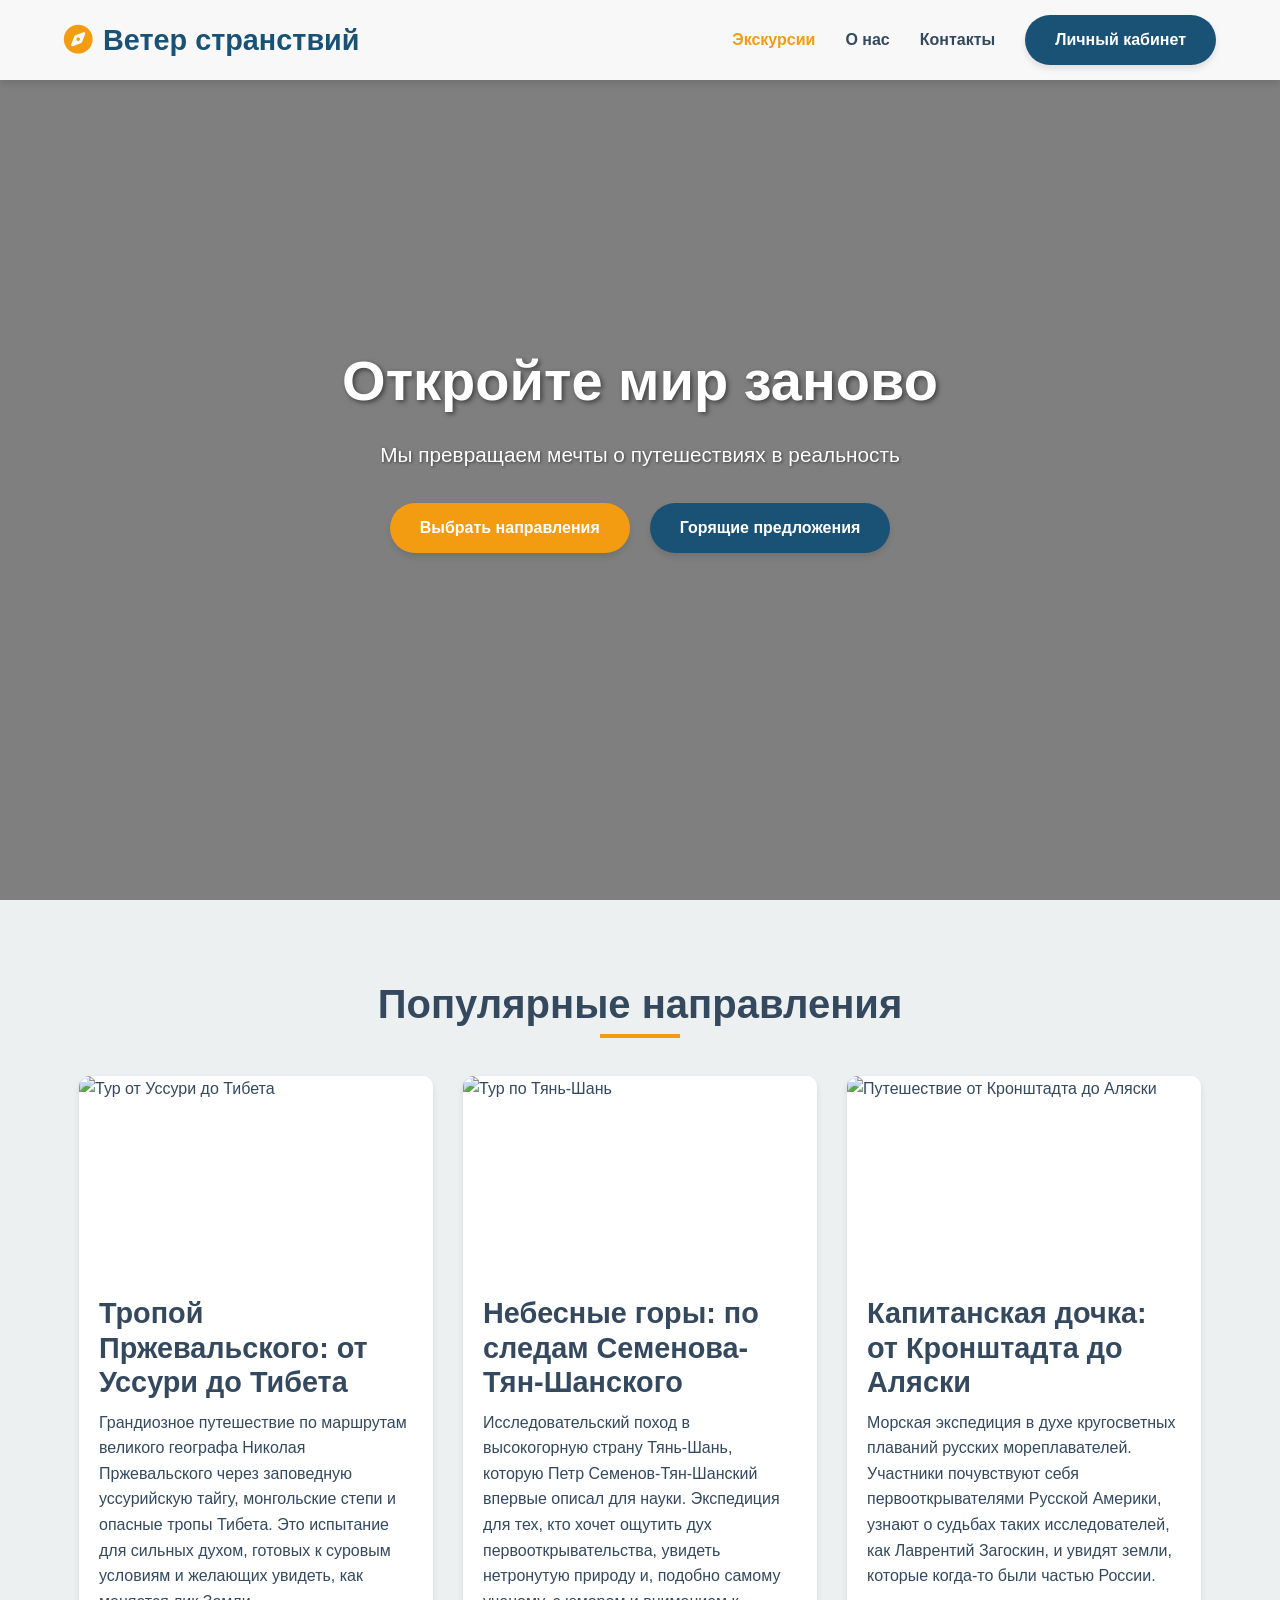
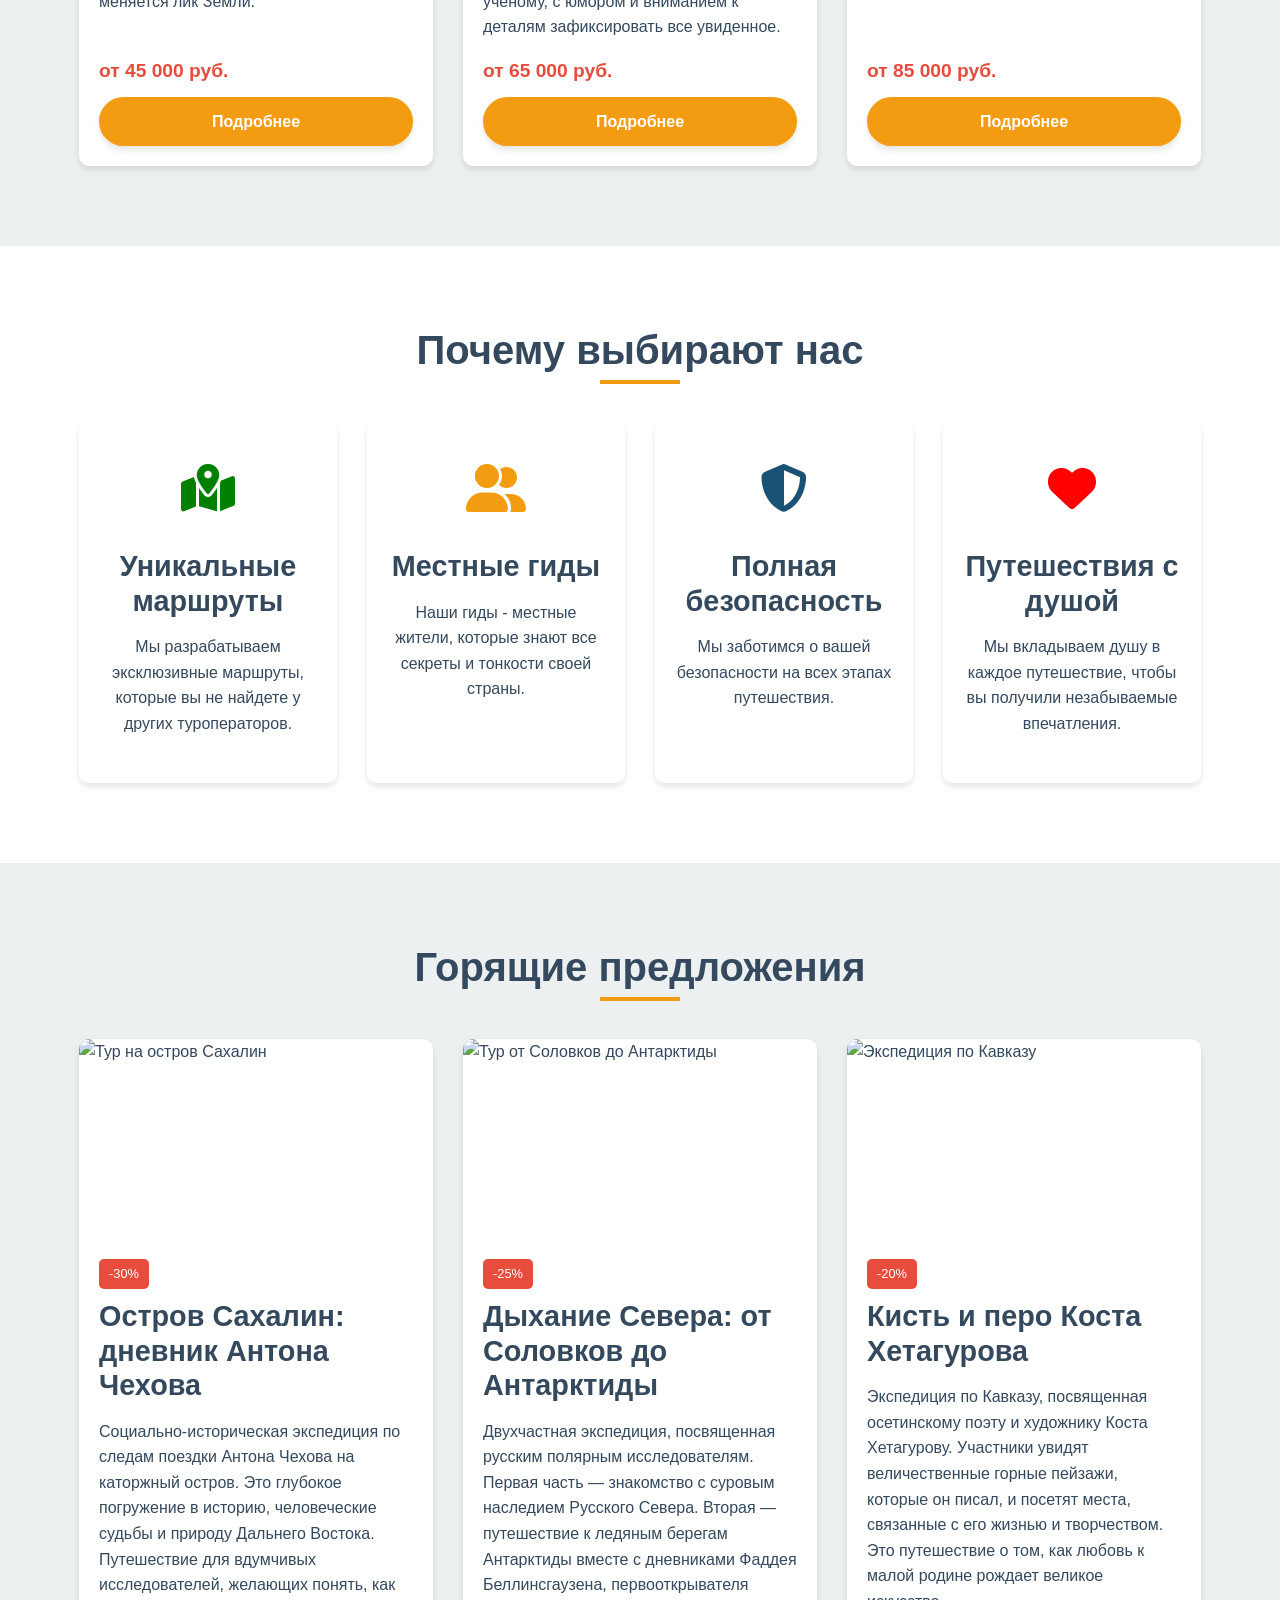
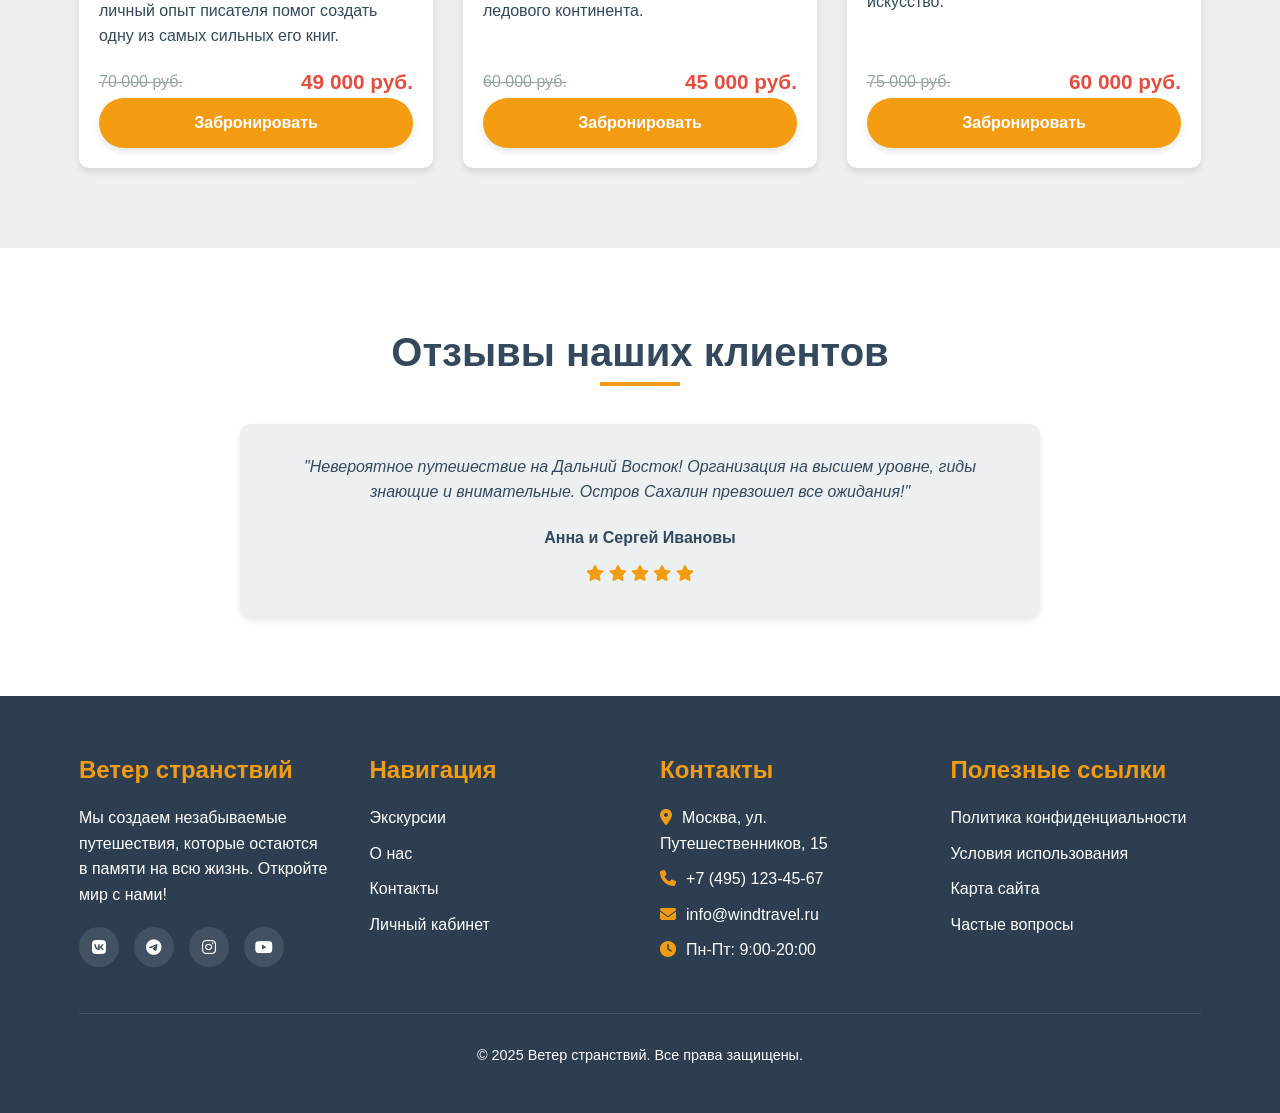
==== index.html @ 778a5f45 "Add files via upload" ====
<!DOCTYPE html>
<html lang="ru">
<head>
    <meta charset="UTF-8">
    <meta name="viewport" content="width=device-width, initial-scale=1.0">
    <meta name="description" content="Эксклюзивные приключенческие туры по всему миру с местными гидами. Откройте для себя уникальные маршруты и незабываемые впечатления.">
    <meta name="keywords" content="туры, путешествия, экскурсии, приключения, турагентство">
    <title>Ветер странствий - эксклюзивные туры и экскурсии</title>

    <!-- Open Graph / Facebook -->
    <meta property="og:type" content="website">
    <meta property="og:title" content="Ветер странствий - эксклюзивные туры и экспедиции">
    <meta property="og:description" content="Эксклюзивные приключенческие туры по всему миру с местными гидами. Откройте для себя уникальные маршруты и незабываемые впечатления.">
    <meta property="og:image" content="https://images.unsplash.com/photo-1469854523086-cc02fe5d8800?ixlib=rb-4.0.3&auto=format&fit=crop&w=1200&q=80">
    <meta property="og:url" content="https://riotinn.github.io/kpods/">
    
    <!-- Twitter -->
    <meta property="twitter:card" content="summary_large_image">
    <meta property="twitter:title" content="Ветер странствий - эксклюзивные туры и экспедиции">
    <meta property="twitter:description" content="Эксклюзивные приключенческие туры по всему миру с местными гидами. Откройте для себя уникальные маршруты и незабываемые впечатления.">
    <meta property="twitter:image" content="https://images.unsplash.com/photo-1469854523086-cc02fe5d8800?ixlib=rb-4.0.3&auto=format&fit=crop&w=1200&q=80">
    <meta property="twitter:url" content="https://riotinn.github.io/kpods/">
    <meta property="twitter:domain" content="yourusername.github.io">
    
    <!-- Канонический URL -->
    <link rel="canonical" href="https://riotinn.github.io/kpods/">

    <link rel="stylesheet" href="style.css">
    <link rel="stylesheet" href="https://cdnjs.cloudflare.com/ajax/libs/font-awesome/6.4.0/css/all.min.css">

</head>
<body>
    <!-- Шапка сайта -->
    <header>
        <div class="container header-container">
            <a href="#" class="logo">
                <i class="fas fa-compass"></i> Ветер странствий
            </a>
            
            <nav>
                <ul class="nav-menu">
                    <li><a href="#expeditions" class="active">Экскурсии</a></li>
                    <li><a href="#about">О нас</a></li>
                    <li><a href="#contacts">Контакты</a></li>
                    <li><a href="#account" class="btn btn-primary">Личный кабинет</a></li>
                </ul>
            </nav>
            
            <div class="hamburger">
                <i class="fas fa-bars"></i>
            </div>
        </div>
    </header>

    <!-- Герой-секция -->
    <section class="hero">
        <div class="hero-content">
            <h1>Откройте мир заново</h1>
            <p>Мы превращаем мечты о путешествиях в реальность</p>
            <div class="hero-buttons">
                <a href="#destinations" class="btn">Выбрать направления</a>
                <a href="#offers" class="btn btn-primary">Горящие предложения</a>
            </div>
        </div>
    </section>

    <!-- Популярные направления -->
    <section id="destinations" class="section destinations">
        <div class="container">
            <h2 class="section-title">Популярные направления</h2>
            <div class="destination-grid">
                <div class="destination-card">
                    <div class="destination-img">
                        <img src="img/dest-1.avif" alt="Тур от Уссури до Тибета">
                    </div>
                    <div class="destination-info">
                        <h3>Тропой Пржевальского: от Уссури до Тибета</h3>
                        <p>Грандиозное путешествие по маршрутам великого географа Николая Пржевальского через заповедную уссурийскую тайгу, монгольские степи и опасные тропы Тибета. Это испытание для сильных духом, готовых к суровым условиям и желающих увидеть, как меняется лик Земли.</p>
                        <div class="destination-price">от 45 000 руб.</div>
                        <a href="#" class="btn">Подробнее</a>
                    </div>
                </div>
                
                <div class="destination-card">
                    <div class="destination-img">
                        <img src="img/dest-2.avif" alt="Тур по Тянь-Шань">
                    </div>
                    <div class="destination-info">
                        <h3>Небесные горы: по следам Семенова-Тян-Шанского</h3>
                        <p>Исследовательский поход в высокогорную страну Тянь-Шань, которую Петр Семенов-Тян-Шанский впервые описал для науки. Экспедиция для тех, кто хочет ощутить дух первооткрывательства, увидеть нетронутую природу и, подобно самому ученому, с юмором и вниманием к деталям зафиксировать все увиденное.</p>
                        <div class="destination-price">от 65 000 руб.</div>
                        <a href="#" class="btn">Подробнее</a>
                    </div>
                </div>
                
                <div class="destination-card">
                    <div class="destination-img">
                        <img src="img/dest-3.avif" alt="Путешествие от Кронштадта до Аляски">
                    </div>
                    <div class="destination-info">
                        <h3>Капитанская дочка: от Кронштадта до Аляски</h3>
                        <p>Морская экспедиция в духе кругосветных плаваний русских мореплавателей. Участники почувствуют себя первооткрывателями Русской Америки, узнают о судьбах таких исследователей, как Лаврентий Загоскин, и увидят земли, которые когда-то были частью России.</p>
                        <div class="destination-price">от 85 000 руб.</div>
                        <a href="#" class="btn">Подробнее</a>
                    </div>
                </div>
            </div>
        </div>
    </section>

    <!-- Преимущества -->
    <section class="section benefits">
        <div class="container">
            <h2 class="section-title">Почему выбирают нас</h2>
            <div class="benefits-grid">
                <div class="benefit-item">
                    <div class="benefit-icon">
                        <i class="fas fa-map-marked-alt"></i>
                    </div>
                    <h3>Уникальные маршруты</h3>
                    <p>Мы разрабатываем эксклюзивные маршруты, которые вы не найдете у других туроператоров.</p>
                </div>
                
                <div class="benefit-item">
                    <div class="benefit-icon">
                        <i class="fas fa-user-friends"></i>
                    </div>
                    <h3>Местные гиды</h3>
                    <p>Наши гиды - местные жители, которые знают все секреты и тонкости своей страны.</p>
                </div>
                
                <div class="benefit-item">
                    <div class="benefit-icon">
                        <i class="fas fa-shield-alt"></i>
                    </div>
                    <h3>Полная безопасность</h3>
                    <p>Мы заботимся о вашей безопасности на всех этапах путешествия.</p>
                </div>
                
                <div class="benefit-item">
                    <div class="benefit-icon">
                        <i class="fas fa-heart"></i>
                    </div>
                    <h3>Путешествия с душой</h3>
                    <p>Мы вкладываем душу в каждое путешествие, чтобы вы получили незабываемые впечатления.</p>
                </div>
            </div>
        </div>
    </section>

    <!-- Акции -->
    <section id="offers" class="section offers">
        <div class="container">
            <h2 class="section-title">Горящие предложения</h2>
            <div class="destination-grid">
                <div class="offer-card">
                    <div class="offer-img">
                        <img src="img/offer-1.avif" alt="Тур на остров Сахалин">
                    </div>
                    <div class="offer-content">
                        <span class="offer-tag">-30%</span>
                        <h3>Остров Сахалин: дневник Антона Чехова</h3>
                        <p>Социально-историческая экспедиция по следам поездки Антона Чехова на каторжный остров. Это глубокое погружение в историю, человеческие судьбы и природу Дальнего Востока. Путешествие для вдумчивых исследователей, желающих понять, как личный опыт писателя помог создать одну из самых сильных его книг.</p>
                        <div class="offer-price">
                            <span class="original-price">70 000 руб.</span>
                            <span class="discount-price">49 000 руб.</span>
                        </div>
                        <a href="#" class="btn">Забронировать</a>
                    </div>
                </div>
                
                <div class="offer-card">
                    <div class="offer-img">
                        <img src="img/offer-2.avif" alt="Тур от Соловков до Антарктиды">
                    </div>
                    <div class="offer-content">
                        <span class="offer-tag">-25%</span>
                        <h3>Дыхание Севера: от Соловков до Антарктиды</h3>
                        <p>Двухчастная экспедиция, посвященная русским полярным исследователям. Первая часть — знакомство с суровым наследием Русского Севера. Вторая — путешествие к ледяным берегам Антарктиды вместе с дневниками Фаддея Беллинсгаузена, первооткрывателя ледового континента.</p>
                        <div class="offer-price">
                            <span class="original-price">60 000 руб.</span>
                            <span class="discount-price">45 000 руб.</span>
                        </div>
                        <a href="#" class="btn">Забронировать</a>
                    </div>
                </div>
                
                <div class="offer-card">
                    <div class="offer-img">
                        <img src="img/offer-3.avif" alt="Экспедиция по Кавказу">
                    </div>
                    <div class="offer-content">
                        <span class="offer-tag">-20%</span>
                        <h3>Кисть и перо Коста Хетагурова</h3>
                        <p>Экспедиция по Кавказу, посвященная осетинскому поэту и художнику Коста Хетагурову. Участники увидят величественные горные пейзажи, которые он писал, и посетят места, связанные с его жизнью и творчеством. Это путешествие о том, как любовь к малой родине рождает великое искусство.</p>
                        <div class="offer-price">
                            <span class="original-price">75 000 руб.</span>
                            <span class="discount-price">60 000 руб.</span>
                        </div>
                        <a href="#" class="btn">Забронировать</a>
                    </div>
                </div>
            </div>
        </div>
    </section>

    <!-- Отзывы -->
    <section class="section testimonials">
        <div class="container">
            <h2 class="section-title">Отзывы наших клиентов</h2>
            <div class="testimonial-slider">
                <div class="testimonial-item">
                    <div class="testimonial-text">
                        "Невероятное путешествие на Дальний Восток! Организация на высшем уровне, гиды знающие и внимательные. Остров Сахалин превзошел все ожидания!"
                    </div>
                    <div class="testimonial-author">Анна и Сергей Ивановы</div>
                    <div class="testimonial-rating">
                        <i class="fas fa-star"></i>
                        <i class="fas fa-star"></i>
                        <i class="fas fa-star"></i>
                        <i class="fas fa-star"></i>
                        <i class="fas fa-star"></i>
                    </div>
                </div>
            </div>
        </div>
    </section>

    <!-- Подвал -->
    <footer>
        <div class="container">
            <div class="footer-content">
                <div class="footer-column">
                    <h3>Ветер странствий</h3>
                    <p>Мы создаем незабываемые путешествия, которые остаются в памяти на всю жизнь. Откройте мир с нами!</p>
                    <div class="social-links">
                        <a href="#"><i class="fab fa-vk"></i></a>
                        <a href="#"><i class="fab fa-telegram"></i></a>
                        <a href="#"><i class="fab fa-instagram"></i></a>
                        <a href="#"><i class="fab fa-youtube"></i></a>
                    </div>
                </div>
                
                <div class="footer-column">
                    <h3>Навигация</h3>
                    <ul class="footer-links">
                        <li><a href="#destinations">Экскурсии</a></li>
                        <li><a href="#about">О нас</a></li>
                        <li><a href="#contacts">Контакты</a></li>
                        <li><a href="#account">Личный кабинет</a></li>
                    </ul>
                </div>
                
                <div class="footer-column">
                    <h3>Контакты</h3>
                    <ul class="footer-links">
                        <li><i class="fas fa-map-marker-alt"></i> Москва, ул. Путешественников, 15</li>
                        <li><i class="fas fa-phone"></i> +7 (495) 123-45-67</li>
                        <li><i class="fas fa-envelope"></i> info@windtravel.ru</li>
                        <li><i class="fas fa-clock"></i> Пн-Пт: 9:00-20:00</li>
                    </ul>
                </div>
                
                <div class="footer-column">
                    <h3>Полезные ссылки</h3>
                    <ul class="footer-links">
                        <li><a href="#">Политика конфиденциальности</a></li>
                        <li><a href="#">Условия использования</a></li>
                        <li><a href="#">Карта сайта</a></li>
                        <li><a href="#">Частые вопросы</a></li>
                    </ul>
                </div>
            </div>
            
            <div class="footer-bottom">
                <p>&copy; 2025 Ветер странствий. Все права защищены.</p>
            </div>
        </div>
    </footer>

    <script>
        // Мобильное меню
        const hamburger = document.querySelector('.hamburger');
        const navMenu = document.querySelector('.nav-menu');
        
        hamburger.addEventListener('click', () => {
            navMenu.classList.toggle('active');
            hamburger.querySelector('i').classList.toggle('fa-bars');
            hamburger.querySelector('i').classList.toggle('fa-times');
        });
        
        // Закрытие меню при клике на ссылку
        document.querySelectorAll('.nav-menu a').forEach(link => {
            link.addEventListener('click', () => {
                navMenu.classList.remove('active');
                hamburger.querySelector('i').classList.add('fa-bars');
                hamburger.querySelector('i').classList.remove('fa-times');
            });
        });
        
        // Плавная прокрутка
        document.querySelectorAll('a[href^="#"]').forEach(anchor => {
            anchor.addEventListener('click', function(e) {
                e.preventDefault();
                
                const targetId = this.getAttribute('href');
                if(targetId === '#') return;
                
                const targetElement = document.querySelector(targetId);
                if(targetElement) {
                    window.scrollTo({
                        top: targetElement.offsetTop - 80,
                        behavior: 'smooth'
                    });
                }
            });
        });
        
        // Изменение шапки при прокрутке
        window.addEventListener('scroll', () => {
            const header = document.querySelector('header');
            if(window.scrollY > 100) {
                header.style.background = 'rgba(255, 255, 255, 0.98)';
                header.style.boxShadow = '0 4px 10px rgba(0, 0, 0, 0.1)';
            } else {
                header.style.background = 'rgba(255, 255, 255, 0.95)';
                header.style.boxShadow = '0 4px 6px rgba(0, 0, 0, 0.1)';
            }
        });
    </script>
</body>
</html>
---- style.css ----
/* Базовые стили */
:root {
  --primary: #1a5276;
  /*            --primary: #1E3A8A;*/
  --primary-light: #3b82f6;
  --primary-dark: #1d4ed8;
  --secondary: #f39c12;
  --accent: #e74c3c;
  --light: #ecf0f1;
  --dark: #2c3e50;
  --text: #34495e;
  --shadow: 0 4px 6px rgba(0, 0, 0, 0.1);
  --transition: all 0.3s ease;
}

* {
  margin: 0;
  padding: 0;
  box-sizing: border-box;
  word-break: break-word;
}

html {
  scroll-behavior: smooth;
}

body {
  font-family: "Segoe UI", Tahoma, Geneva, Verdana, sans-serif;
  line-height: 1.6;
  color: var(--text);
  background-color: #fff;
  overflow-x: hidden;
}

h1,
h2,
h3,
h4 {
  font-weight: 700;
  line-height: 1.2;
  margin-bottom: 1rem;
}

h1 {
  font-size: 3rem;
}

h2 {
  font-size: 2.5rem;
  text-align: center;
  margin-bottom: 2rem;
}

h3 {
  font-size: 1.8rem;
}

p {
  margin-bottom: 1rem;
}

a {
  text-decoration: none;
  color: inherit;
  transition: var(--transition);
}

ul {
  list-style: none;
}

img {
  max-width: 100%;
  height: auto;
}

.container {
  width: 90%;
  max-width: 1200px;
  margin: 0 auto;
  padding: 0 15px;
}

.btn {
  display: inline-block;
  padding: 12px 30px;
  background-color: var(--secondary);
  color: white;
  border: none;
  border-radius: 50px;
  font-weight: 600;
  font-size: 1rem;
  cursor: pointer;
  transition: var(--transition);
  text-align: center;
  box-shadow: var(--shadow);
}

.btn:hover {
  background-color: #e67e22;
  transform: translateY(-3px);
}

.btn-primary {
  background-color: var(--primary);
}

.btn-primary:hover {
  background-color: #154360;
}

.section {
  padding: 80px 0;
}

.section-title {
  position: relative;
  margin-bottom: 3rem;
}

.section-title::after {
  content: "";
  position: absolute;
  bottom: -10px;
  left: 50%;
  transform: translateX(-50%);
  width: 80px;
  height: 4px;
  background-color: var(--secondary);
}

/* Шапка и навигация */
header {
  background-color: rgba(255, 255, 255, 0.95);
  box-shadow: var(--shadow);
  position: fixed;
  top: 0;
  left: 0;
  width: 100%;
  z-index: 1000;
  transition: var(--transition);
}

.header-container {
  display: flex;
  justify-content: space-between;
  align-items: center;
  padding: 15px 0;
}

.logo {
  font-size: 1.8rem;
  font-weight: 700;
  color: var(--primary);
  display: flex;
  align-items: center;
}

.logo i {
  margin-right: 10px;
  color: var(--secondary);
}

.nav-menu {
  display: flex;
  place-items: center;
}

.nav-menu li {
  margin-left: 30px;
}

.nav-menu a {
  font-weight: 600;
  position: relative;
}

.nav-menu a::after {
  content: "";
  position: absolute;
  bottom: -5px;
  left: 0;
  width: 0;
  height: 2px;
  background-color: var(--secondary);
  transition: var(--transition);
}

.nav-menu a:hover::after {
  width: 100%;
}

.nav-menu a.active {
  color: var(--secondary);
}

.hamburger {
  display: none;
  cursor: pointer;
  font-size: 1.5rem;
}

/* Герой-секция */
.hero {
  height: 100vh;
  background: linear-gradient(rgba(0, 0, 0, 0.5), rgba(0, 0, 0, 0.5)),
    url("img/hero.avif")
      no-repeat center center/cover;
  display: flex;
  align-items: center;
  text-align: center;
  color: white;
  position: relative;
}

.hero-content {
  max-width: 800px;
  margin: 0 auto;
  padding: 0 20px;
}

.hero h1 {
  font-size: 3.5rem;
  margin-bottom: 1.5rem;
  text-shadow: 2px 2px 5px rgba(0, 0, 0, 0.5);
}

.hero p {
  font-size: 1.3rem;
  margin-bottom: 2rem;
  text-shadow: 1px 1px 3px rgba(0, 0, 0, 0.5);
}

.hero-buttons {
  display: flex;
  justify-content: center;
  gap: 20px;
  flex-wrap: wrap;
}

/* Популярные направления */
.destinations {
  background-color: var(--light);
}

.destination-grid {
  display: grid;
  grid-template-columns: repeat(auto-fit, minmax(300px, 1fr));
  gap: 30px;
}

.destination-card {
  background-color: white;
  border-radius: 10px;
  overflow: hidden;
  box-shadow: var(--shadow);
  transition: var(--transition);
  
  display: flex;
  flex-direction: column;
  height: 100%;
}

.destination-card:hover {
  transform: translateY(-10px);
}

.destination-img {
  height: 200px;
  overflow: hidden;
}

.destination-img img {
  width: 100%;
  height: 100%;
  object-fit: cover;
  transition: var(--transition);
}

.destination-card:hover .destination-img img {
  transform: scale(1.1);
}

.destination-info {
  padding: 20px;
  flex-grow: 1;
  display: flex;
  flex-direction: column;
}

.destination-info h3 {
  margin-bottom: 10px;
}

.destination-price {
  color: var(--accent);
  font-weight: 700;
  font-size: 1.2rem;
  margin: 10px 0;
  margin-top: auto;
}

/* Преимущества */
.benefits {
  background-color: white;
}

.benefits-grid {
  display: grid;
  grid-template-columns: repeat(auto-fit, minmax(250px, 1fr));
  gap: 30px;
}

.benefit-item {
  text-align: center;
  padding: 30px 20px;
  border-radius: 10px;
  box-shadow: var(--shadow);
  transition: var(--transition);
}

.benefit-item:hover {
  transform: translateY(-5px);
}

.benefit-icon {
  font-size: 3rem;
  color: var(--primary);
  margin-bottom: 20px;
}

/* Select the first .benefit-icon within its parent and apply styles */
.benefit-item:nth-child(1) .benefit-icon i {
  color: green;
}

/* Select the second .benefit-icon within its parent and apply styles */
.benefit-item:nth-child(2) .benefit-icon i {
  color: var(--secondary);
}

/* Select the fourth .benefit-icon within its parent and apply styles */
.benefit-item:nth-child(4) .benefit-icon i {
  color: red;
}

/* Акции */
.offers {
  background-color: var(--light);
}

.offer-card {
  background-color: white;
  border-radius: 10px;
  overflow: hidden;
  box-shadow: var(--shadow);
  display: flex;
  flex-direction: column;
  height: 100%;
}

.offer-img {
  height: 200px;
  overflow: hidden;
}

.offer-img img {
  width: 100%;
  height: 100%;
  object-fit: cover;
}

.offer-content {
  padding: 20px;
  flex-grow: 1;
  display: flex;
  flex-direction: column;
}

.offer-tag {
  background-color: var(--accent);
  color: white;
  padding: 5px 10px;
  border-radius: 5px;
  font-size: 0.8rem;
  display: inline-block;
  margin-bottom: 10px;
  align-self: flex-start;
}

.offer-price {
  margin-top: auto;
  display: flex;
  justify-content: space-between;
  align-items: center;
}

.original-price {
  text-decoration: line-through;
  color: #95a5a6;
}

.discount-price {
  color: var(--accent);
  font-weight: 700;
  font-size: 1.3rem;
}

/* Отзывы */
.testimonials {
  background-color: white;
}

.testimonial-slider {
  max-width: 800px;
  margin: 0 auto;
  position: relative;
}

.testimonial-item {
  background-color: var(--light);
  padding: 30px;
  border-radius: 10px;
  text-align: center;
  box-shadow: var(--shadow);
}

.testimonial-text {
  font-style: italic;
  margin-bottom: 20px;
}

.testimonial-author {
  font-weight: 600;
}

.testimonial-rating {
  color: var(--secondary);
  margin-top: 10px;
}

/* Подвал */
footer {
  background-color: var(--dark);
  color: white;
  padding: 60px 0 30px;
}

.footer-content {
  display: grid;
  grid-template-columns: repeat(auto-fit, minmax(250px, 1fr));
  gap: 40px;
  margin-bottom: 40px;
}

.footer-column h3 {
  color: var(--secondary);
  margin-bottom: 20px;
  font-size: 1.5rem;
}

.footer-links li {
  margin-bottom: 10px;
}

.footer-links li i {
margin-right: 0.35rem;
  color: var(--secondary);
}

.footer-links a:hover {
  color: var(--secondary);
  padding-left: 5px;
}

.social-links {
  display: flex;
  gap: 15px;
  margin-top: 20px;
}

.social-links a {
  display: flex;
  align-items: center;
  justify-content: center;
  width: 40px;
  height: 40px;
  background-color: rgba(255, 255, 255, 0.1);
  border-radius: 50%;
  transition: var(--transition);
}

.social-links a:hover {
  background-color: var(--secondary);
  transform: translateY(-3px);
}

.footer-bottom {
  text-align: center;
  padding-top: 30px;
  border-top: 1px solid rgba(255, 255, 255, 0.1);
  font-size: 0.9rem;
}

/* Адаптивность */
@media (max-width: 992px) {
  h1 {
    font-size: 2.5rem;
  }

  h2 {
    font-size: 2rem;
  }

  .hero h1 {
    font-size: 3rem;
  }
}

@media (max-width: 768px) {
  .hamburger {
    display: block;
  }

  .nav-menu {
    position: fixed;
    top: 68px;
    left: -100%;
    width: 100%;
    /*                height: calc(100vh - 70px);*/
    background-color: white;
    flex-direction: column;
    align-items: center;
    justify-content: flex-start;
    padding-top: 50px;
    transition: var(--transition);
    box-shadow: var(--shadow);
  }

  .nav-menu.active {
    left: 0;
    z-index: -1;
  }

  .nav-menu li {
    margin: 15px 0;
  }

  .hero h1 {
    font-size: 2.5rem;
  }

  .hero p {
    font-size: 1.1rem;
  }

  .hero-buttons {
    flex-direction: column;
    align-items: center;
  }

  .btn {
    width: 100%;
    max-width: 300px;
  }
}

@media (max-width: 576px) {
  .logo {
    font-size: 1.2rem;
  }

  .section {
    padding: 60px 0;
  }

  h1 {
    font-size: 2rem;
  }

  h2 {
    font-size: 1.8rem;
  }

  .hero h1 {
    font-size: 2rem;
  }

  .footer-content, .destination-grid, .benefits-grid {
    grid-template-columns: repeat(auto-fit, minmax(100%, 1fr));
  }
}
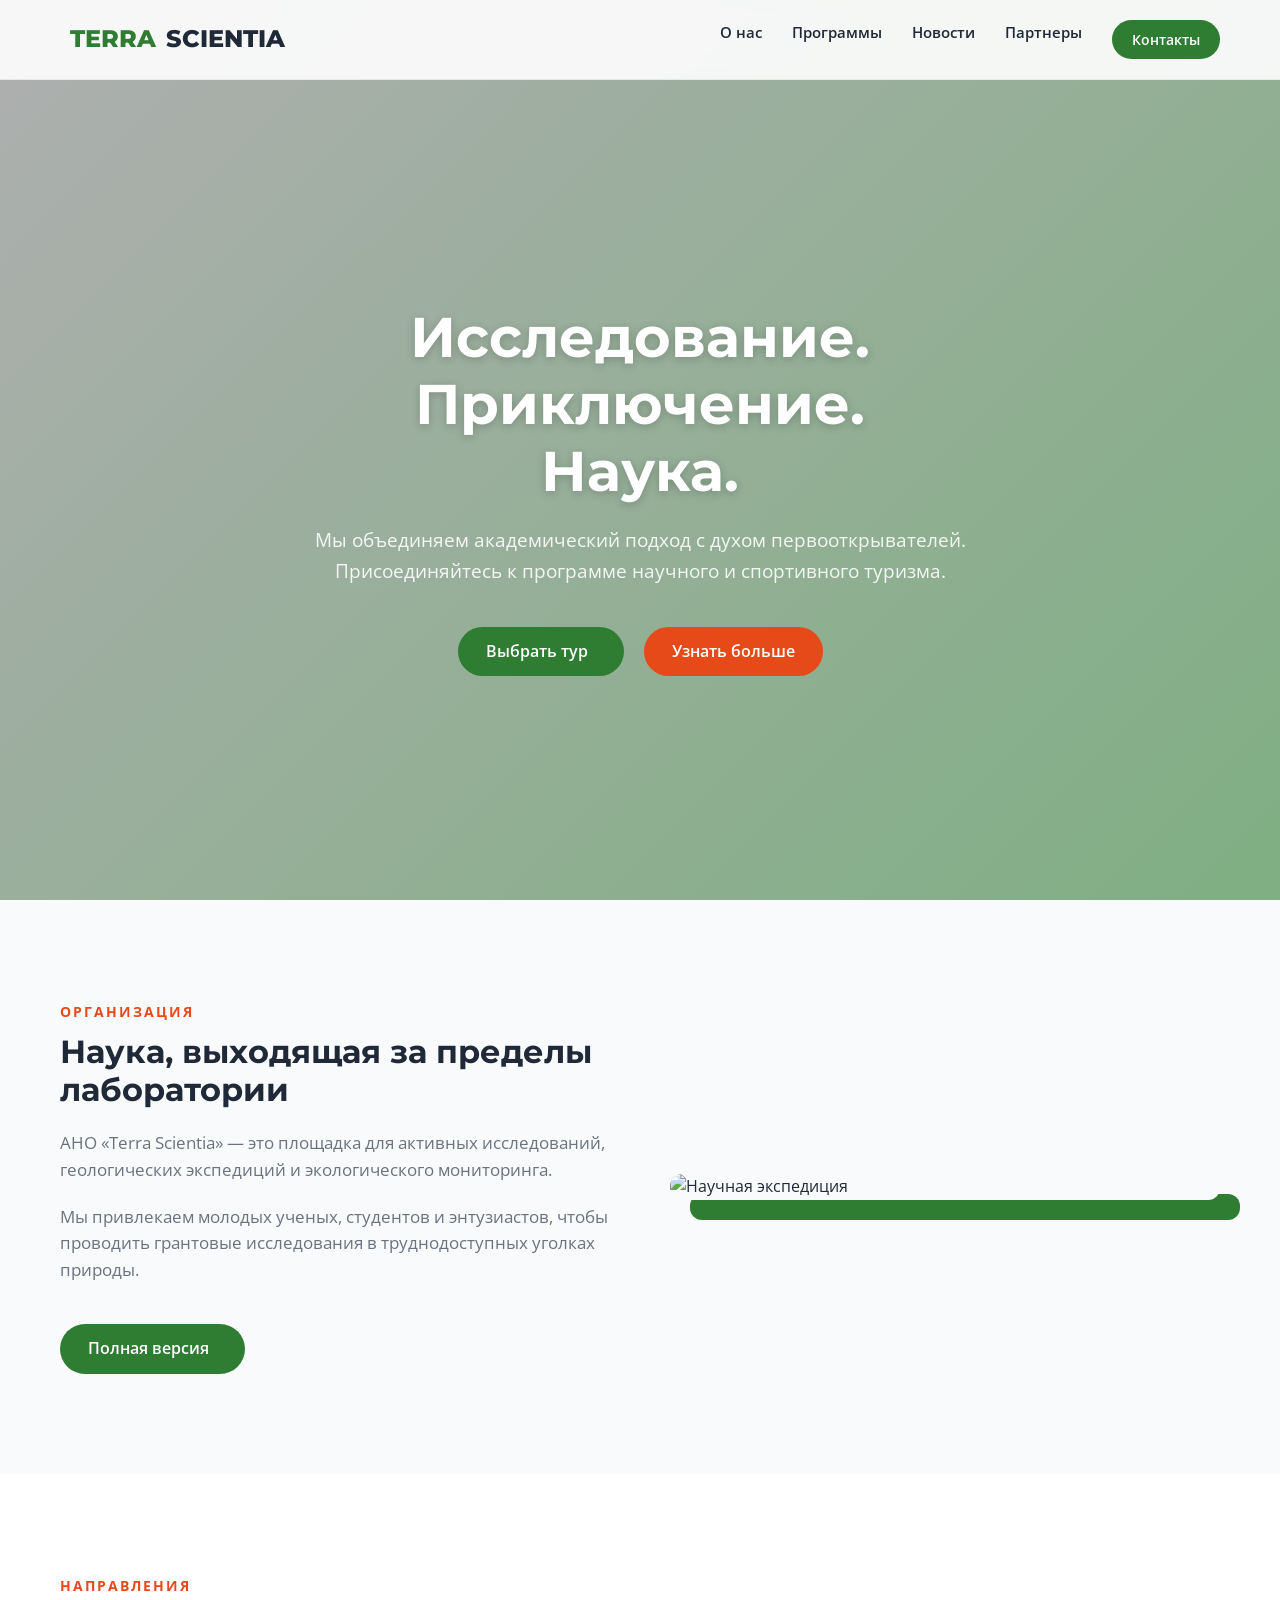
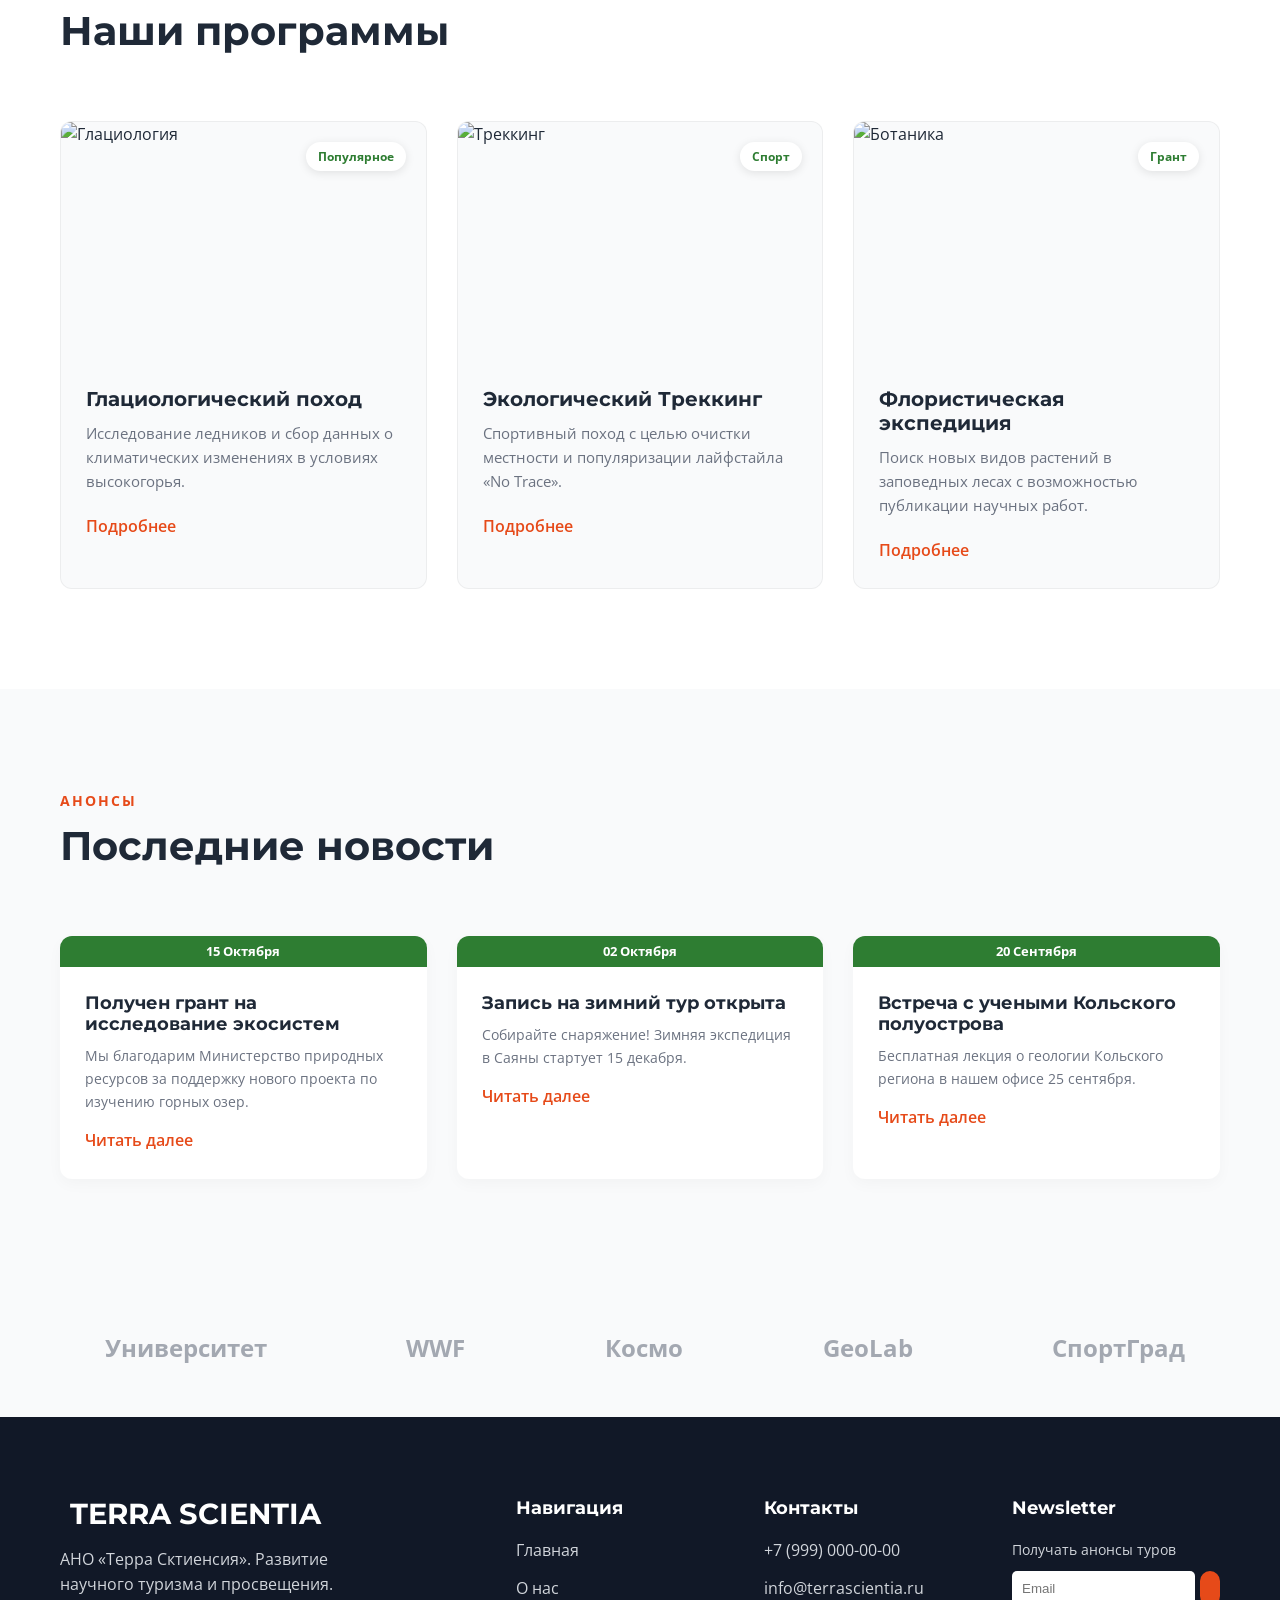
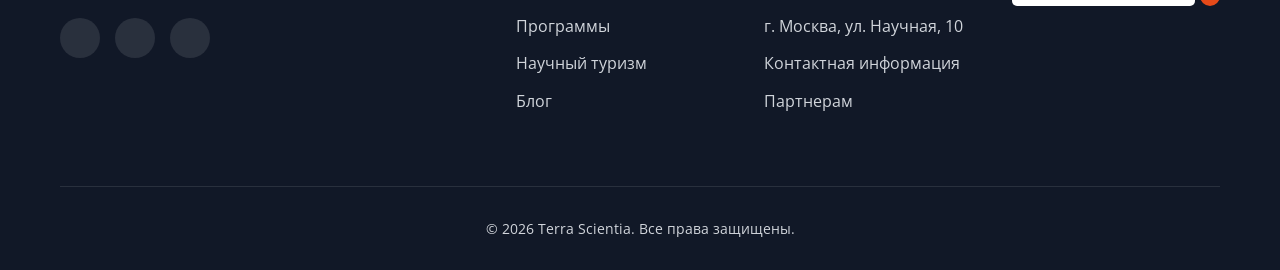
==== commit 08b7c2d1: "Add files via upload" ====
--- a/index.html
+++ b/index.html
@@ -1,332 +1,387 @@
-<!DOCTYPE html>
-<html lang="ru">
-<head>
-    <meta charset="UTF-8">
-    <meta name="viewport" content="width=device-width, initial-scale=1.0">
-    <meta name="description" content="Эксклюзивные приключенческие туры по всему миру с местными гидами. Откройте для себя уникальные маршруты и незабываемые впечатления.">
-    <meta name="keywords" content="туры, путешествия, экскурсии, приключения, турагентство">
-    <title>Ветер странствий - эксклюзивные туры и экскурсии</title>
-
-    <!-- Open Graph / Facebook -->
-    <meta property="og:type" content="website">
-    <meta property="og:title" content="Ветер странствий - эксклюзивные туры и экспедиции">
-    <meta property="og:description" content="Эксклюзивные приключенческие туры по всему миру с местными гидами. Откройте для себя уникальные маршруты и незабываемые впечатления.">
-    <meta property="og:image" content="https://images.unsplash.com/photo-1469854523086-cc02fe5d8800?ixlib=rb-4.0.3&auto=format&fit=crop&w=1200&q=80">
-    <meta property="og:url" content="https://riotinn.github.io/kpods/">
-    
-    <!-- Twitter -->
-    <meta property="twitter:card" content="summary_large_image">
-    <meta property="twitter:title" content="Ветер странствий - эксклюзивные туры и экспедиции">
-    <meta property="twitter:description" content="Эксклюзивные приключенческие туры по всему миру с местными гидами. Откройте для себя уникальные маршруты и незабываемые впечатления.">
-    <meta property="twitter:image" content="https://images.unsplash.com/photo-1469854523086-cc02fe5d8800?ixlib=rb-4.0.3&auto=format&fit=crop&w=1200&q=80">
-    <meta property="twitter:url" content="https://riotinn.github.io/kpods/">
-    <meta property="twitter:domain" content="yourusername.github.io">
-    
-    <!-- Канонический URL -->
-    <link rel="canonical" href="https://riotinn.github.io/kpods/">
-
-    <link rel="stylesheet" href="style.css">
-    <link rel="stylesheet" href="https://cdnjs.cloudflare.com/ajax/libs/font-awesome/6.4.0/css/all.min.css">
-
-</head>
-<body>
-    <!-- Шапка сайта -->
-    <header>
-        <div class="container header-container">
-            <a href="#" class="logo">
-                <i class="fas fa-compass"></i> Ветер странствий
-            </a>
-            
-            <nav>
-                <ul class="nav-menu">
-                    <li><a href="#expeditions" class="active">Экскурсии</a></li>
-                    <li><a href="#about">О нас</a></li>
-                    <li><a href="#contacts">Контакты</a></li>
-                    <li><a href="#account" class="btn btn-primary">Личный кабинет</a></li>
-                </ul>
-            </nav>
-            
-            <div class="hamburger">
-                <i class="fas fa-bars"></i>
-            </div>
-        </div>
-    </header>
-
-    <!-- Герой-секция -->
-    <section class="hero">
-        <div class="hero-content">
-            <h1>Откройте мир заново</h1>
-            <p>Мы превращаем мечты о путешествиях в реальность</p>
-            <div class="hero-buttons">
-                <a href="#destinations" class="btn">Выбрать направления</a>
-                <a href="#offers" class="btn btn-primary">Горящие предложения</a>
-            </div>
-        </div>
-    </section>
-
-    <!-- Популярные направления -->
-    <section id="destinations" class="section destinations">
-        <div class="container">
-            <h2 class="section-title">Популярные направления</h2>
-            <div class="destination-grid">
-                <div class="destination-card">
-                    <div class="destination-img">
-                        <img src="img/dest-1.avif" alt="Тур от Уссури до Тибета">
-                    </div>
-                    <div class="destination-info">
-                        <h3>Тропой Пржевальского: от Уссури до Тибета</h3>
-                        <p>Грандиозное путешествие по маршрутам великого географа Николая Пржевальского через заповедную уссурийскую тайгу, монгольские степи и опасные тропы Тибета. Это испытание для сильных духом, готовых к суровым условиям и желающих увидеть, как меняется лик Земли.</p>
-                        <div class="destination-price">от 45 000 руб.</div>
-                        <a href="#" class="btn">Подробнее</a>
-                    </div>
-                </div>
-                
-                <div class="destination-card">
-                    <div class="destination-img">
-                        <img src="img/dest-2.avif" alt="Тур по Тянь-Шань">
-                    </div>
-                    <div class="destination-info">
-                        <h3>Небесные горы: по следам Семенова-Тян-Шанского</h3>
-                        <p>Исследовательский поход в высокогорную страну Тянь-Шань, которую Петр Семенов-Тян-Шанский впервые описал для науки. Экспедиция для тех, кто хочет ощутить дух первооткрывательства, увидеть нетронутую природу и, подобно самому ученому, с юмором и вниманием к деталям зафиксировать все увиденное.</p>
-                        <div class="destination-price">от 65 000 руб.</div>
-                        <a href="#" class="btn">Подробнее</a>
-                    </div>
-                </div>
-                
-                <div class="destination-card">
-                    <div class="destination-img">
-                        <img src="img/dest-3.avif" alt="Путешествие от Кронштадта до Аляски">
-                    </div>
-                    <div class="destination-info">
-                        <h3>Капитанская дочка: от Кронштадта до Аляски</h3>
-                        <p>Морская экспедиция в духе кругосветных плаваний русских мореплавателей. Участники почувствуют себя первооткрывателями Русской Америки, узнают о судьбах таких исследователей, как Лаврентий Загоскин, и увидят земли, которые когда-то были частью России.</p>
-                        <div class="destination-price">от 85 000 руб.</div>
-                        <a href="#" class="btn">Подробнее</a>
-                    </div>
-                </div>
-            </div>
-        </div>
-    </section>
-
-    <!-- Преимущества -->
-    <section class="section benefits">
-        <div class="container">
-            <h2 class="section-title">Почему выбирают нас</h2>
-            <div class="benefits-grid">
-                <div class="benefit-item">
-                    <div class="benefit-icon">
-                        <i class="fas fa-map-marked-alt"></i>
-                    </div>
-                    <h3>Уникальные маршруты</h3>
-                    <p>Мы разрабатываем эксклюзивные маршруты, которые вы не найдете у других туроператоров.</p>
-                </div>
-                
-                <div class="benefit-item">
-                    <div class="benefit-icon">
-                        <i class="fas fa-user-friends"></i>
-                    </div>
-                    <h3>Местные гиды</h3>
-                    <p>Наши гиды - местные жители, которые знают все секреты и тонкости своей страны.</p>
-                </div>
-                
-                <div class="benefit-item">
-                    <div class="benefit-icon">
-                        <i class="fas fa-shield-alt"></i>
-                    </div>
-                    <h3>Полная безопасность</h3>
-                    <p>Мы заботимся о вашей безопасности на всех этапах путешествия.</p>
-                </div>
-                
-                <div class="benefit-item">
-                    <div class="benefit-icon">
-                        <i class="fas fa-heart"></i>
-                    </div>
-                    <h3>Путешествия с душой</h3>
-                    <p>Мы вкладываем душу в каждое путешествие, чтобы вы получили незабываемые впечатления.</p>
-                </div>
-            </div>
-        </div>
-    </section>
-
-    <!-- Акции -->
-    <section id="offers" class="section offers">
-        <div class="container">
-            <h2 class="section-title">Горящие предложения</h2>
-            <div class="destination-grid">
-                <div class="offer-card">
-                    <div class="offer-img">
-                        <img src="img/offer-1.avif" alt="Тур на остров Сахалин">
-                    </div>
-                    <div class="offer-content">
-                        <span class="offer-tag">-30%</span>
-                        <h3>Остров Сахалин: дневник Антона Чехова</h3>
-                        <p>Социально-историческая экспедиция по следам поездки Антона Чехова на каторжный остров. Это глубокое погружение в историю, человеческие судьбы и природу Дальнего Востока. Путешествие для вдумчивых исследователей, желающих понять, как личный опыт писателя помог создать одну из самых сильных его книг.</p>
-                        <div class="offer-price">
-                            <span class="original-price">70 000 руб.</span>
-                            <span class="discount-price">49 000 руб.</span>
-                        </div>
-                        <a href="#" class="btn">Забронировать</a>
-                    </div>
-                </div>
-                
-                <div class="offer-card">
-                    <div class="offer-img">
-                        <img src="img/offer-2.avif" alt="Тур от Соловков до Антарктиды">
-                    </div>
-                    <div class="offer-content">
-                        <span class="offer-tag">-25%</span>
-                        <h3>Дыхание Севера: от Соловков до Антарктиды</h3>
-                        <p>Двухчастная экспедиция, посвященная русским полярным исследователям. Первая часть — знакомство с суровым наследием Русского Севера. Вторая — путешествие к ледяным берегам Антарктиды вместе с дневниками Фаддея Беллинсгаузена, первооткрывателя ледового континента.</p>
-                        <div class="offer-price">
-                            <span class="original-price">60 000 руб.</span>
-                            <span class="discount-price">45 000 руб.</span>
-                        </div>
-                        <a href="#" class="btn">Забронировать</a>
-                    </div>
-                </div>
-                
-                <div class="offer-card">
-                    <div class="offer-img">
-                        <img src="img/offer-3.avif" alt="Экспедиция по Кавказу">
-                    </div>
-                    <div class="offer-content">
-                        <span class="offer-tag">-20%</span>
-                        <h3>Кисть и перо Коста Хетагурова</h3>
-                        <p>Экспедиция по Кавказу, посвященная осетинскому поэту и художнику Коста Хетагурову. Участники увидят величественные горные пейзажи, которые он писал, и посетят места, связанные с его жизнью и творчеством. Это путешествие о том, как любовь к малой родине рождает великое искусство.</p>
-                        <div class="offer-price">
-                            <span class="original-price">75 000 руб.</span>
-                            <span class="discount-price">60 000 руб.</span>
-                        </div>
-                        <a href="#" class="btn">Забронировать</a>
-                    </div>
-                </div>
-            </div>
-        </div>
-    </section>
-
-    <!-- Отзывы -->
-    <section class="section testimonials">
-        <div class="container">
-            <h2 class="section-title">Отзывы наших клиентов</h2>
-            <div class="testimonial-slider">
-                <div class="testimonial-item">
-                    <div class="testimonial-text">
-                        "Невероятное путешествие на Дальний Восток! Организация на высшем уровне, гиды знающие и внимательные. Остров Сахалин превзошел все ожидания!"
-                    </div>
-                    <div class="testimonial-author">Анна и Сергей Ивановы</div>
-                    <div class="testimonial-rating">
-                        <i class="fas fa-star"></i>
-                        <i class="fas fa-star"></i>
-                        <i class="fas fa-star"></i>
-                        <i class="fas fa-star"></i>
-                        <i class="fas fa-star"></i>
-                    </div>
-                </div>
-            </div>
-        </div>
-    </section>
-
-    <!-- Подвал -->
-    <footer>
-        <div class="container">
-            <div class="footer-content">
-                <div class="footer-column">
-                    <h3>Ветер странствий</h3>
-                    <p>Мы создаем незабываемые путешествия, которые остаются в памяти на всю жизнь. Откройте мир с нами!</p>
-                    <div class="social-links">
-                        <a href="#"><i class="fab fa-vk"></i></a>
-                        <a href="#"><i class="fab fa-telegram"></i></a>
-                        <a href="#"><i class="fab fa-instagram"></i></a>
-                        <a href="#"><i class="fab fa-youtube"></i></a>
-                    </div>
-                </div>
-                
-                <div class="footer-column">
-                    <h3>Навигация</h3>
-                    <ul class="footer-links">
-                        <li><a href="#destinations">Экскурсии</a></li>
-                        <li><a href="#about">О нас</a></li>
-                        <li><a href="#contacts">Контакты</a></li>
-                        <li><a href="#account">Личный кабинет</a></li>
-                    </ul>
-                </div>
-                
-                <div class="footer-column">
-                    <h3>Контакты</h3>
-                    <ul class="footer-links">
-                        <li><i class="fas fa-map-marker-alt"></i> Москва, ул. Путешественников, 15</li>
-                        <li><i class="fas fa-phone"></i> +7 (495) 123-45-67</li>
-                        <li><i class="fas fa-envelope"></i> info@windtravel.ru</li>
-                        <li><i class="fas fa-clock"></i> Пн-Пт: 9:00-20:00</li>
-                    </ul>
-                </div>
-                
-                <div class="footer-column">
-                    <h3>Полезные ссылки</h3>
-                    <ul class="footer-links">
-                        <li><a href="#">Политика конфиденциальности</a></li>
-                        <li><a href="#">Условия использования</a></li>
-                        <li><a href="#">Карта сайта</a></li>
-                        <li><a href="#">Частые вопросы</a></li>
-                    </ul>
-                </div>
-            </div>
-            
-            <div class="footer-bottom">
-                <p>&copy; 2025 Ветер странствий. Все права защищены.</p>
-            </div>
-        </div>
-    </footer>
-
-    <script>
-        // Мобильное меню
-        const hamburger = document.querySelector('.hamburger');
-        const navMenu = document.querySelector('.nav-menu');
-        
-        hamburger.addEventListener('click', () => {
-            navMenu.classList.toggle('active');
-            hamburger.querySelector('i').classList.toggle('fa-bars');
-            hamburger.querySelector('i').classList.toggle('fa-times');
-        });
-        
-        // Закрытие меню при клике на ссылку
-        document.querySelectorAll('.nav-menu a').forEach(link => {
-            link.addEventListener('click', () => {
-                navMenu.classList.remove('active');
-                hamburger.querySelector('i').classList.add('fa-bars');
-                hamburger.querySelector('i').classList.remove('fa-times');
-            });
-        });
-        
-        // Плавная прокрутка
-        document.querySelectorAll('a[href^="#"]').forEach(anchor => {
-            anchor.addEventListener('click', function(e) {
-                e.preventDefault();
-                
-                const targetId = this.getAttribute('href');
-                if(targetId === '#') return;
-                
-                const targetElement = document.querySelector(targetId);
-                if(targetElement) {
-                    window.scrollTo({
-                        top: targetElement.offsetTop - 80,
-                        behavior: 'smooth'
-                    });
-                }
-            });
-        });
-        
-        // Изменение шапки при прокрутке
-        window.addEventListener('scroll', () => {
-            const header = document.querySelector('header');
-            if(window.scrollY > 100) {
-                header.style.background = 'rgba(255, 255, 255, 0.98)';
-                header.style.boxShadow = '0 4px 10px rgba(0, 0, 0, 0.1)';
-            } else {
-                header.style.background = 'rgba(255, 255, 255, 0.95)';
-                header.style.boxShadow = '0 4px 6px rgba(0, 0, 0, 0.1)';
-            }
-        });
-    </script>
-</body>
+<!doctype html>
+<html lang="ru">
+  <head>
+    <meta charset="UTF-8" />
+    <meta name="viewport" content="width=device-width, initial-scale=1.0" />
+    <meta
+      name="description"
+      content="Terra Scientia - научный и спортивный туризм. Экспедиции, гранты, образование. Присоединяйтесь к исследованию природы."
+    />
+    <meta
+      name="keywords"
+      content="туризм, наука, экспедиция, образование, гранты, АНО Ц"
+    />
+    <meta name="author" content="Terra Scientia" />
+    <title>Terra Scientia | Научный и Спортивный Туризм</title>
+
+    <link rel="preconnect" href="https://fonts.googleapis.com" />
+    <link rel="preconnect" href="https://fonts.gstatic.com" crossorigin />
+    <link
+      href="https://fonts.googleapis.com/css2?family=Montserrat:wght@400;600;700;800&family=Open+Sans:wght@400;600&display=swap"
+      rel="stylesheet"
+    />
+    <script src="https://unpkg.com/@phosphor-icons/web"></script>
+    <link rel="stylesheet" href="style.css" />
+  </head>
+  <body>
+    <!-- Шапка -->
+    <header class="header" id="header">
+      <div class="container header-inner">
+        <a href="#" class="logo" aria-label="Terra Scientia Главная">
+          <i class="ph-fill ph-compass"></i>
+          TERRA <span>SCIENTIA</span>
+        </a>
+
+        <nav>
+          <ul class="nav-menu" id="navMenu">
+            <li>
+              <a href="about.html" class="nav-link" aria-label="О нас">О нас</a>
+            </li>
+            <li>
+              <a href="activity.html" class="nav-link" aria-label="Программы"
+                >Программы</a
+              >
+            </li>
+            <li>
+              <a href="media.html" class="nav-link" aria-label="Новости"
+                >Новости</a
+              >
+            </li>
+            <li>
+              <a href="partners.html" class="nav-link" aria-label="Партнеры"
+                >Партнеры</a
+              >
+            </li>
+            <li>
+              <a
+                href="contacts.html"
+                class="btn btn-primary nav-cta"
+                aria-label="Контакты"
+                >Контакты</a
+              >
+            </li>
+          </ul>
+        </nav>
+
+        <div
+          class="burger"
+          id="burger"
+          role="button"
+          aria-label="Переключение навигации"
+          aria-expanded="false"
+          tabindex="0"
+        >
+          <i class="ph ph-list"></i>
+        </div>
+      </div>
+    </header>
+
+    <main>
+      <section class="hero">
+        <div class="hero-bg" aria-hidden="true"></div>
+        <div class="hero-overlay" aria-hidden="true"></div>
+        <div class="container hero-content">
+          <h1>Исследование. Приключение. <br />Наука.</h1>
+          <p>
+            Мы объединяем академический подход с духом первооткрывателей.
+            Присоединяйтесь к программе научного и спортивного туризма.
+          </p>
+          <div class="hero-btns">
+            <a href="#programs" class="btn btn-primary" aria-label="Выбрать тур"
+              >Выбрать тур <i class="ph-bold ph-arrow-right"></i
+            ></a>
+            <a
+              href="#about"
+              class="btn btn-accent"
+              aria-label="Прочитать про организацию"
+              >Узнать больше</a
+            >
+          </div>
+        </div>
+      </section>
+
+      <!-- О нас -->
+      <section class="section-padding" id="about">
+        <div class="container">
+          <div class="about-grid">
+            <div class="about-text reveal">
+              <span class="section-subtitle">Организация</span>
+              <h2>Наука, выходящая за пределы лаборатории</h2>
+              <p>
+                АНО «Terra Scientia» — это площадка для активных исследований,
+                геологических экспедиций и экологического мониторинга.
+              </p>
+              <p>
+                Мы привлекаем молодых ученых, студентов и энтузиастов, чтобы
+                проводить грантовые исследования в труднодоступных уголках
+                природы.
+              </p>
+              <a
+                href="about.html"
+                class="btn btn-primary section"
+                aria-label="Перейти на страницу «О нас»"
+                >Полная версия <i class="ph-bold ph-arrow-right"></i
+              ></a>
+            </div>
+            <div class="about-image reveal">
+              <img
+                src="img/Сайт-портал.jpg"
+                alt="Научная экспедиция"
+                loading="lazy"
+              />
+            </div>
+          </div>
+        </div>
+      </section>
+
+      <!-- Программы -->
+      <section class="section-padding programs" id="programs">
+        <div class="container">
+          <span class="section-subtitle reveal">Направления</span>
+          <h2 class="section-title reveal">Наши программы</h2>
+
+          <div class="programs-grid">
+            <!-- Card 1 -->
+            <article class="card reveal">
+              <div class="card-img" aria-hidden="true">
+                <span class="card-badge">Популярное</span>
+                <img src="img/Кружок.png" alt="Глациология" loading="lazy" />
+              </div>
+              <div class="card-content">
+                <h3>Глациологический поход</h3>
+                <p>
+                  Исследование ледников и сбор данных о климатических изменениях
+                  в условиях высокогорья.
+                </p>
+                <a
+                  href="#"
+                  class="card-link"
+                  aria-label="Просмотр экскурсии по гляциологии"
+                  >Подробнее <i class="ph-bold ph-arrow-right"></i
+                ></a>
+              </div>
+            </article>
+
+            <!-- Card 2 -->
+            <article class="card reveal">
+              <div class="card-img" aria-hidden="true">
+                <span class="card-badge">Спорт</span>
+                <img
+                  src="img/видеорепотраж.png "
+                  alt="Треккинг"
+                  loading="lazy"
+                />
+              </div>
+              <div class="card-content">
+                <h3>Экологический Треккинг</h3>
+                <p>
+                  Спортивный поход с целью очистки местности и популяризации
+                  лайфстайла «No Trace».
+                </p>
+                <a
+                  href="#"
+                  class="card-link"
+                  aria-label="Посмотреть тур по треккингу"
+                  >Подробнее <i class="ph-bold ph-arrow-right"></i
+                ></a>
+              </div>
+            </article>
+
+            <!-- Card 3 -->
+            <article class="card reveal">
+              <div class="card-img" aria-hidden="true">
+                <span class="card-badge">Грант</span>
+                <img src="img/Новые лица.png" alt="Ботаника" loading="lazy" />
+              </div>
+              <div class="card-content">
+                <h3>Флористическая экспедиция</h3>
+                <p>
+                  Поиск новых видов растений в заповедных лесах с возможностью
+                  публикации научных работ.
+                </p>
+                <a
+                  href="#"
+                  class="card-link"
+                  aria-label="Просмотр ботанической экскурсии"
+                  >Подробнее <i class="ph-bold ph-arrow-right"></i
+                ></a>
+              </div>
+            </article>
+          </div>
+        </div>
+      </section>
+
+      <!-- Новости -->
+      <section class="section-padding" id="news">
+        <div class="container">
+          <span class="section-subtitle reveal">Анонсы</span>
+          <h2 class="section-title reveal">Последние новости</h2>
+
+          <div class="news-grid">
+            <div class="news-item reveal">
+              <div class="news-date">15 Октября</div>
+              <div class="news-content">
+                <h4>Получен грант на исследование экосистем</h4>
+                <p>
+                  Мы благодарим Министерство природных ресурсов за поддержку
+                  нового проекта по изучению горных озер.
+                </p>
+                <a href="#" class="card-link" aria-label="Читать далее"
+                  >Читать далее</a
+                >
+              </div>
+            </div>
+            <div class="news-item reveal">
+              <div class="news-date">02 Октября</div>
+              <div class="news-content">
+                <h4>Запись на зимний тур открыта</h4>
+                <p>
+                  Собирайте снаряжение! Зимняя экспедиция в Саяны стартует 15
+                  декабря.
+                </p>
+                <a href="#" class="card-link" aria-label="Читать далее"
+                  >Читать далее</a
+                >
+              </div>
+            </div>
+            <div class="news-item reveal">
+              <div class="news-date">20 Сентября</div>
+              <div class="news-content">
+                <h4>Встреча с учеными Кольского полуострова</h4>
+                <p>
+                  Бесплатная лекция о геологии Кольского региона в нашем офисе
+                  25 сентября.
+                </p>
+                <a href="#" class="card-link" aria-label="Читать далее"
+                  >Читать далее</a
+                >
+              </div>
+            </div>
+          </div>
+        </div>
+      </section>
+
+      <!-- Партнеры -->
+      <section class="partners" id="partners">
+        <div class="container">
+          <div class="partners-track">
+            <div class="partner-logo">
+              <i class="ph-fill ph-university"></i> Университет
+            </div>
+            <div class="partner-logo"><i class="ph-fill ph-leaf"></i> WWF</div>
+            <div class="partner-logo">
+              <i class="ph-fill ph-satellite"></i> Космо
+            </div>
+            <div class="partner-logo">
+              <i class="ph-fill ph-globe-hemisphere-west"></i> GeoLab
+            </div>
+            <div class="partner-logo">
+              <i class="ph-fill ph-trophy"></i> СпортГрад
+            </div>
+          </div>
+        </div>
+      </section>
+    </main>
+
+    <!-- Футер -->
+    <footer class="footer" id="contacts">
+      <div class="container">
+        <div class="footer-grid">
+          <div class="footer-brand">
+            <h2><i class="ph-fill ph-compass"></i> TERRA SCIENTIA</h2>
+            <p>
+              АНО «Терра Сктиенсия». Развитие научного туризма и просвещения.
+            </p>
+            <div class="social-icons">
+              <a href="#" class="social-icon" aria-label="Instagram"
+                ><i class="ph-fill ph-instagram-logo"></i
+              ></a>
+              <a href="#" class="social-icon" aria-label="Telegram"
+                ><i class="ph-fill ph-telegram-logo"></i
+              ></a>
+              <a href="#" class="social-icon" aria-label="Facebook"
+                ><i class="ph-fill ph-facebook-logo"></i
+              ></a>
+            </div>
+          </div>
+
+          <div class="footer-col">
+            <h4>Навигация</h4>
+            <ul class="footer-links">
+              <li><a href="index.html" aria-label="Главная">Главная</a></li>
+              <li><a href="about.html" aria-label="О нас">О нас</a></li>
+              <li>
+                <a href="activity.html" aria-label="Программы">Программы</a>
+              </li>
+              <li>
+                <a href="science-tourism.html" aria-label="Научный туризм"
+                  >Научный туризм</a
+                >
+              </li>
+              <li><a href="media.html" aria-label="Блог">Блог</a></li>
+            </ul>
+          </div>
+
+          <div class="footer-col">
+            <h4>Контакты</h4>
+            <ul class="footer-links">
+              <li>
+                <a href="tel:" aria-label="Номер телефона"
+                  ><i class="ph-fill ph-phone"></i> +7 (999) 000-00-00</a
+                >
+              </li>
+              <li>
+                <a href="mailto:" aria-label="Электронная почта"
+                  ><i class="ph-fill ph-envelope"></i> info@terrascientia.ru</a
+                >
+              </li>
+              <li>
+                <a
+                  href="https://www.openstreetmap.org/?#map=15/55.74903/37.61397"
+                  aria-label="Адрес организации"
+                  ><i class="ph-fill ph-map-pin"></i> г. Москва, ул. Научная,
+                  10</a
+                >
+              </li>
+              <li>
+                <a href="contacts.html" aria-label="Страница контакты"
+                  >Контактная информация</a
+                >
+              </li>
+              <li>
+                <a href="partners.html" aria-label="Страница партнеры"
+                  >Партнерам</a
+                >
+              </li>
+            </ul>
+          </div>
+
+          <div class="footer-col">
+            <h4>Newsletter</h4>
+            <p>Получать анонсы туров</p>
+            <form action="#" method="POST" onsubmit="event.preventDefault()">
+              <input
+                type="email"
+                placeholder="Email"
+                required
+                aria-label="Адрес электронной почты"
+              />
+              <button
+                type="submit"
+                class="btn btn-accent"
+                aria-label="Кнопка для подписки"
+              >
+                <i class="ph-bold ph-paper-plane-right"></i>
+              </button>
+            </form>
+          </div>
+        </div>
+        <div class="footer-bottom">
+          <p>&copy; 2026 Terra Scientia. Все права защищены.</p>
+        </div>
+      </div>
+    </footer>
+
+    <script src="script.js"></script>
+  </body>
 </html>
--- a/style.css
+++ b/style.css
@@ -1,23 +1,36 @@
-/* Базовые стили */
+/* --- 1. CSS VARIABLES & RESET --- */
 :root {
-  --primary: #1a5276;
-  /*            --primary: #1E3A8A;*/
-  --primary-light: #3b82f6;
-  --primary-dark: #1d4ed8;
-  --secondary: #f39c12;
-  --accent: #e74c3c;
-  --light: #ecf0f1;
-  --dark: #2c3e50;
-  --text: #34495e;
-  --shadow: 0 4px 6px rgba(0, 0, 0, 0.1);
-  --transition: all 0.3s ease;
+  /* Nature Palette */
+  --color-primary: #2e7d32; /* Forest Green */
+  --color-primary-dark: #1b5e20;
+  --color-accent: #e64a19; /* Terracotta/Orange */
+  --color-accent-hover: #bf360c;
+  --color-bg-light: #f9fafb; /* Off-white */
+  --color-text-main: #1f2937;
+  --color-text-light: #6b7280;
+  --color-white: #ffffff;
+  --color-glass: rgba(255, 255, 255, 0.9);
+  --color-dark: #111827;
+
+  /* Spacing & Layout */
+  --container-width: 1200px;
+  --header-height: 80px;
+  --border-radius: 12px;
+
+  /* Transitions */
+  --transition-smooth: all 0.3s cubic-bezier(0.25, 0.8, 0.25, 1);
 }
 
 * {
   margin: 0;
   padding: 0;
   box-sizing: border-box;
-  word-break: break-word;
+}
+
+* {
+  margin: 0;
+  padding: 0;
+  box-sizing: border-box;
 }
 
 html {
@@ -25,44 +38,28 @@
 }
 
 body {
-  font-family: "Segoe UI", Tahoma, Geneva, Verdana, sans-serif;
+  font-family: "Open Sans", sans-serif;
+  background-color: var(--color-bg-light);
+  color: var(--color-text-main);
   line-height: 1.6;
-  color: var(--text);
-  background-color: #fff;
   overflow-x: hidden;
 }
 
 h1,
 h2,
 h3,
-h4 {
+h4,
+h5,
+h6 {
+  font-family: "Montserrat", sans-serif;
   font-weight: 700;
   line-height: 1.2;
-  margin-bottom: 1rem;
-}
-
-h1 {
-  font-size: 3rem;
-}
-
-h2 {
-  font-size: 2.5rem;
-  text-align: center;
-  margin-bottom: 2rem;
-}
-
-h3 {
-  font-size: 1.8rem;
-}
-
-p {
-  margin-bottom: 1rem;
 }
 
 a {
   text-decoration: none;
   color: inherit;
-  transition: var(--transition);
+  transition: var(--transition-smooth);
 }
 
 ul {
@@ -72,521 +69,2137 @@
 img {
   max-width: 100%;
   height: auto;
+  display: block;
 }
 
 .container {
-  width: 90%;
-  max-width: 1200px;
+  max-width: var(--container-width);
   margin: 0 auto;
-  padding: 0 15px;
+  padding: 0 20px;
+}
+
+.section-padding {
+  padding: 100px 0;
 }
 
 .btn {
-  display: inline-block;
-  padding: 12px 30px;
-  background-color: var(--secondary);
-  color: white;
-  border: none;
+  display: inline-flex;
+  align-items: center;
+  gap: 8px;
+  padding: 12px 28px;
   border-radius: 50px;
   font-weight: 600;
+  border: none;
+  cursor: pointer;
+  transition: var(--transition-smooth);
   font-size: 1rem;
-  cursor: pointer;
-  transition: var(--transition);
-  text-align: center;
-  box-shadow: var(--shadow);
-}
-
-.btn:hover {
-  background-color: #e67e22;
-  transform: translateY(-3px);
 }
 
 .btn-primary {
-  background-color: var(--primary);
+  background-color: var(--color-primary);
+  color: var(--color-white);
 }
 
 .btn-primary:hover {
-  background-color: #154360;
-}
-
-.section {
-  padding: 80px 0;
-}
-
-.section-title {
-  position: relative;
-  margin-bottom: 3rem;
-}
-
-.section-title::after {
-  content: "";
-  position: absolute;
-  bottom: -10px;
-  left: 50%;
-  transform: translateX(-50%);
-  width: 80px;
-  height: 4px;
-  background-color: var(--secondary);
-}
-
-/* Шапка и навигация */
-header {
-  background-color: rgba(255, 255, 255, 0.95);
-  box-shadow: var(--shadow);
+  background-color: var(--color-primary-dark);
+  transform: translateY(-2px);
+}
+
+.btn-accent {
+  background-color: var(--color-accent);
+  color: var(--color-white);
+}
+
+.btn-accent:hover {
+  background-color: var(--color-accent-hover);
+  transform: translateY(-2px);
+  box-shadow: 0 10px 20px rgba(230, 74, 25, 0.3);
+}
+.btn-primary.section {
+  margin-top: 20px;
+}
+
+.header {
   position: fixed;
   top: 0;
   left: 0;
   width: 100%;
+  height: var(--header-height);
+  background: rgba(255, 255, 255, 0.9);
+  backdrop-filter: blur(10px);
   z-index: 1000;
-  transition: var(--transition);
-}
-
-.header-container {
+  border-bottom: 1px solid rgba(0, 0, 0, 0.05);
+  transition: var(--transition-smooth);
+}
+.header-inner {
   display: flex;
   justify-content: space-between;
   align-items: center;
-  padding: 15px 0;
-}
-
+  height: 100%;
+}
 .logo {
-  font-size: 1.8rem;
-  font-weight: 700;
-  color: var(--primary);
-  display: flex;
-  align-items: center;
-}
-
-.logo i {
-  margin-right: 10px;
-  color: var(--secondary);
+  font-family: "Montserrat", sans-serif;
+  font-size: 1.5rem;
+  font-weight: 800;
+  color: var(--color-primary);
+  display: flex;
+  align-items: center;
+  gap: 10px;
+}
+
+.logo span {
+  color: var(--color-text-main);
+}
+
+.header-inner {
+  display: flex;
+  justify-content: space-between;
+  align-items: center;
+  height: 100%;
+}
+
+.logo {
+  font-family: "Montserrat", sans-serif;
+  font-size: 1.5rem;
+  font-weight: 800;
+  color: var(--color-primary);
+  display: flex;
+  align-items: center;
+  gap: 10px;
+}
+
+.logo span {
+  color: var(--color-text-main);
 }
 
 .nav-menu {
   display: flex;
-  place-items: center;
-}
-
-.nav-menu li {
-  margin-left: 30px;
-}
-
-.nav-menu a {
+  gap: 30px;
+}
+
+.nav-link {
   font-weight: 600;
+  font-size: 0.95rem;
+  color: var(--color-text-main);
   position: relative;
 }
 
-.nav-menu a::after {
+.nav-link::after {
   content: "";
   position: absolute;
   bottom: -5px;
   left: 0;
   width: 0;
   height: 2px;
-  background-color: var(--secondary);
-  transition: var(--transition);
-}
-
-.nav-menu a:hover::after {
+  background: var(--color-accent);
+  transition: var(--transition-smooth);
+}
+
+.nav-link:hover::after {
   width: 100%;
 }
 
-.nav-menu a.active {
-  color: var(--secondary);
-}
-
-.hamburger {
+.nav-cta {
+  padding: 8px 20px;
+  font-size: 0.9rem;
+}
+
+.burger {
   display: none;
+  font-size: 1.8rem;
   cursor: pointer;
-  font-size: 1.5rem;
-}
-
-/* Герой-секция */
+  color: var(--color-text-main);
+}
+
 .hero {
   height: 100vh;
-  background: linear-gradient(rgba(0, 0, 0, 0.5), rgba(0, 0, 0, 0.5)),
-    url("img/hero.avif")
-      no-repeat center center/cover;
-  display: flex;
-  align-items: center;
+  min-height: 600px;
+  position: relative;
+  display: flex;
+  align-items: center;
+  justify-content: center;
   text-align: center;
-  color: white;
-  position: relative;
+  color: var(--color-white);
+  padding-top: var(--header-height);
+}
+
+.hero-bg {
+  position: absolute;
+  top: 0;
+  left: 0;
+  width: 100%;
+  height: 100%;
+  background-image: url("https://picsum.photos/seed/mountain_trek/1920/1080");
+  background-size: cover;
+  background-position: center;
+  z-index: -2;
+}
+
+.hero-overlay {
+  position: absolute;
+  top: 0;
+  left: 0;
+  width: 100%;
+  height: 100%;
+  background: linear-gradient(
+    135deg,
+    rgba(0, 0, 0, 0.3) 0%,
+    rgba(46, 125, 50, 0.6) 100%
+  );
+  z-index: -1;
 }
 
 .hero-content {
   max-width: 800px;
-  margin: 0 auto;
-  padding: 0 20px;
+  padding: 20px;
+  animation: fadeInUp 1s ease-out;
 }
 
 .hero h1 {
   font-size: 3.5rem;
-  margin-bottom: 1.5rem;
-  text-shadow: 2px 2px 5px rgba(0, 0, 0, 0.5);
+  margin-bottom: 20px;
+  text-shadow: 0 2px 10px rgba(0, 0, 0, 0.2);
 }
 
 .hero p {
-  font-size: 1.3rem;
-  margin-bottom: 2rem;
-  text-shadow: 1px 1px 3px rgba(0, 0, 0, 0.5);
-}
-
-.hero-buttons {
-  display: flex;
+  font-size: 1.2rem;
+  margin-bottom: 40px;
+  opacity: 0.9;
+}
+
+.hero-btns {
+  display: flex;
+  gap: 20px;
   justify-content: center;
-  gap: 20px;
-  flex-wrap: wrap;
-}
-
-/* Популярные направления */
-.destinations {
-  background-color: var(--light);
-}
-
-.destination-grid {
+}
+
+.section-title {
+  font-size: 2.5rem;
+  margin-bottom: 1rem;
+  color: var(--color-text-main);
+  position: relative;
+  display: inline-block;
+}
+
+.section-subtitle {
+  color: var(--color-accent);
+  font-weight: 700;
+  text-transform: uppercase;
+  letter-spacing: 2px;
+  font-size: 0.9rem;
+  margin-bottom: 10px;
+  display: block;
+}
+
+.reveal {
+  opacity: 0;
+  transform: translateY(30px);
+  transition: all 0.8s ease-out;
+}
+
+.reveal.active {
+  opacity: 1;
+  transform: translateY(0);
+}
+
+.section-desc {
+  text-align: center;
+  max-width: 600px;
+  margin: 0 auto 40px;
+}
+
+.card {
+  background: var(--color-bg-light);
+  border-radius: var(--border-radius);
+  overflow: hidden;
+  transition: var(--transition-smooth);
+  border: 1px solid rgba(0, 0, 0, 0.05);
+  position: relative;
+}
+
+.card:hover {
+  transform: translateY(-10px);
+  box-shadow: 0 20px 40px rgba(0, 0, 0, 0.1);
+}
+
+.card-img {
+  height: 240px;
+  overflow: hidden;
+  position: relative;
+}
+
+.card-img img {
+  width: 100%;
+  height: 100%;
+  object-fit: cover;
+  transition: transform 0.5s ease;
+}
+
+.card:hover .card-img img {
+  transform: scale(1.1);
+}
+
+.card-badge {
+  position: absolute;
+  top: 20px;
+  right: 20px;
+  background: var(--color-white);
+  padding: 5px 12px;
+  border-radius: 20px;
+  font-size: 0.75rem;
+  font-weight: 700;
+  color: var(--color-primary);
+  box-shadow: 0 2px 10px rgba(0, 0, 0, 0.1);
+}
+
+.card-content {
+  padding: 25px;
+}
+
+.about-grid {
+  display: grid;
+  grid-template-columns: 1fr 1fr;
+  gap: 60px;
+  align-items: center;
+}
+
+.about-image {
+  position: relative;
+}
+
+.about-image img {
+  border-radius: var(--border-radius);
+  box-shadow: 20px 20px 0 var(--color-primary);
+  width: 100%;
+  height: auto;
+}
+
+.about-text h2 {
+  font-size: 2rem;
+  margin-bottom: 20px;
+  color: var(--color-text-main);
+}
+
+.about-text p {
+  margin-bottom: 20px;
+  color: var(--color-text-light);
+  font-size: 1.05rem;
+}
+
+.programs {
+  background-color: var(--color-white);
+}
+
+.programs-grid {
   display: grid;
   grid-template-columns: repeat(auto-fit, minmax(300px, 1fr));
   gap: 30px;
-}
-
-.destination-card {
+  margin-top: 50px;
+}
+
+.card-content h3 {
+  font-size: 1.25rem;
+  margin-bottom: 10px;
+}
+
+.card-content p {
+  color: var(--color-text-light);
+  font-size: 0.95rem;
+  margin-bottom: 20px;
+}
+
+.card-link {
+  color: var(--color-accent);
+  font-weight: 600;
+  display: inline-flex;
+  align-items: center;
+  gap: 5px;
+}
+
+.news-grid {
+  display: grid;
+  grid-template-columns: repeat(auto-fit, minmax(300px, 1fr));
+  gap: 30px;
+  margin-top: 50px;
+}
+
+.news-item {
+  display: flex;
+  flex-direction: column;
+  background: var(--color-white);
+  border-radius: var(--border-radius);
+  overflow: hidden;
+  box-shadow: 0 5px 15px rgba(0, 0, 0, 0.03);
+  transition: var(--transition-smooth);
+}
+
+.news-item:hover {
+  box-shadow: 0 10px 30px rgba(0, 0, 0, 0.08);
+}
+
+.news-date {
+  background: var(--color-primary);
+  color: white;
+  padding: 5px 15px;
+  font-size: 0.8rem;
+  text-align: center;
+  font-weight: 700;
+}
+
+.news-content {
+  padding: 25px;
+}
+
+.news-content h4 {
+  font-size: 1.1rem;
+  margin-bottom: 10px;
+  transition: color 0.2s;
+}
+
+.news-item:hover .news-content h4 {
+  color: var(--color-accent);
+}
+
+.news-content p {
+  color: var(--color-text-light);
+  font-size: 0.9rem;
+  margin-bottom: 15px;
+}
+
+.partners {
+  background: var(--color-bg-light);
+  padding: 50px 0;
+  overflow: hidden;
+}
+
+.partners-track {
+  display: flex;
+  gap: 60px;
+  justify-content: space-around;
+  align-items: center;
+  flex-wrap: wrap;
+  opacity: 0.6;
+}
+
+.partner-logo {
+  font-size: 1.5rem;
+  font-weight: 700;
+  color: var(--color-text-light);
+  display: flex;
+  align-items: center;
+  gap: 10px;
+  transition: var(--transition-smooth);
+}
+
+.partner-logo i {
+  font-size: 2rem;
+}
+
+.partner-logo:hover {
+  color: var(--color-primary);
+  transform: scale(1.1);
+  opacity: 1;
+}
+
+.footer {
+  background-color: #111827;
+  color: #d1d5db;
+  padding-top: 80px;
+}
+
+.footer-grid {
+  display: grid;
+  grid-template-columns: 2fr 1fr 1fr 1fr;
+  gap: 40px;
+  padding-bottom: 60px;
+  border-bottom: 1px solid rgba(255, 255, 255, 0.1);
+}
+
+.footer-brand h2 {
+  color: var(--color-white);
+  font-size: 1.8rem;
+  margin-bottom: 15px;
+  display: flex;
+  align-items: center;
+  gap: 10px;
+}
+
+.footer-brand p {
+  max-width: 300px;
+  margin-bottom: 20px;
+}
+
+.footer-col h4 {
+  color: var(--color-white);
+  margin-bottom: 20px;
+  font-size: 1.1rem;
+}
+
+.footer-col p {
+  margin-bottom: 10px;
+  font-size: 0.9rem;
+}
+
+.footer-col form {
+  display: flex;
+  gap: 5px;
+}
+
+.footer-col form input {
+  padding: 10px;
+  border-radius: 5px;
+  border: none;
+  width: 100%;
+}
+
+.footer-col form button {
+  padding: 10px;
+}
+.footer-links li {
+  margin-bottom: 12px;
+}
+
+.footer-links a:hover {
+  color: var(--color-accent);
+  padding-left: 5px;
+}
+
+.social-icons {
+  display: flex;
+  gap: 15px;
+  margin-top: 20px;
+}
+
+.social-icon {
+  width: 40px;
+  height: 40px;
+  background: rgba(255, 255, 255, 0.1);
+  border-radius: 50%;
+  display: flex;
+  align-items: center;
+  justify-content: center;
+  transition: var(--transition-smooth);
+}
+
+.social-icon:hover {
+  background: var(--color-accent);
+  color: white;
+  transform: rotate(360deg);
+}
+
+.footer-bottom {
+  padding: 30px 0;
+  text-align: center;
+  font-size: 0.9rem;
+}
+
+@keyframes fadeInUp {
+  from {
+    opacity: 0;
+    transform: translateY(30px);
+  }
+  to {
+    opacity: 1;
+    transform: translateY(0);
+  }
+}
+
+@media (max-width: 992px) {
+  .about-grid {
+    grid-template-columns: 1fr;
+  }
+  .about-image {
+    order: -1;
+  }
+  .footer-grid {
+    grid-template-columns: 1fr 1fr;
+  }
+}
+
+@media (max-width: 768px) {
+  .nav-menu {
+    position: fixed;
+    top: 70px; /* var(--header-height) */
+    left: 0;
+    width: 100%;
+    background: white;
+    flex-direction: column;
+    padding: 30px;
+    gap: 20px;
+    box-shadow: 0 10px 10px rgba(0, 0, 0, 0.05);
+    clip-path: circle(0% at 100% 0);
+    transition: clip-path 0.5s ease-in-out;
+  }
+
+  .nav-menu.active {
+    clip-path: circle(150% at 100% 0);
+  }
+
+  .burger {
+    display: block;
+  }
+
+  .hero h1 {
+    font-size: 2.5rem;
+  }
+
+  .footer-grid {
+    grid-template-columns: 1fr;
+    text-align: center;
+  }
+
+  .footer-brand p {
+    margin: 0 auto 20px auto;
+  }
+
+  .footer-col form {
+    justify-content: center;
+  }
+
+  .footer-col form input {
+    width: 50%;
+  }
+
+  .social-icons {
+    justify-content: center;
+  }
+}
+
+@media (max-width: 480px) {
+  * {
+    word-wrap: anywhere;
+  }
+
+  .logo {
+    font-size: 100%;
+  }
+
+  .hero {
+    height: revert;
+  }
+
+  .hero-btns {
+    flex-wrap: wrap;
+  }
+
+  .programs-grid,
+  .news-grid {
+    grid-template-columns: repeat(auto-fit, minmax(100%, 1fr));
+  }
+
+  .footer-col form input {
+    width: 70%;
+  }
+}
+
+/* ABOUT */
+
+.btn-outline {
+  background: transparent;
+  border: 2px solid var(--color-primary);
+  color: var(--color-primary);
+  font-size: revert;
+}
+.btn-outline:hover,
+.btn-outline.active {
+  background: var(--color-primary);
+  color: var(--color-white);
+}
+
+.mission-grid {
+  display: grid;
+  grid-template-columns: 1fr 1fr;
+  gap: 60px;
+  align-items: center;
+}
+
+.mission-stats {
+  display: grid;
+  grid-template-columns: repeat(3, 1fr);
+  gap: 20px;
+  margin-top: 30px;
+}
+
+.stat-item {
+  text-align: center;
+  background: var(--color-bg-light);
+  padding: 20px;
+  border-radius: 12px;
+  border: 1px solid rgba(0, 0, 0, 0.05);
+}
+
+.stat-number {
+  font-size: 2rem;
+  font-weight: 800;
+  color: var(--color-primary);
+  display: block;
+}
+
+.stat-label {
+  font-size: 0.85rem;
+  color: var(--color-text-light);
+  text-transform: uppercase;
+  letter-spacing: 1px;
+}
+
+.mission-text h2 {
+  font-size: 2rem;
+  margin-bottom: 20px;
+}
+.mission-text p {
+  color: var(--color-text-light);
+  margin-bottom: 15px;
+  font-size: 1.05rem;
+}
+
+.mission-image {
+  border-radius: 12px;
+  box-shadow: 20px 20px 0px var(--color-primary);
+}
+
+.team-controls {
+  display: flex;
+  justify-content: center;
+  gap: 15px;
+  margin-bottom: 50px;
+  flex-wrap: wrap;
+}
+
+.team-grid {
+  display: grid;
+  grid-template-columns: repeat(auto-fill, minmax(280px, 1fr));
+  gap: 30px;
+}
+
+.team-card {
+  background: var(--color-white);
+  border-radius: var(--border-radius);
+  overflow: hidden;
+  box-shadow: 0 5px 15px rgba(0, 0, 0, 0.03);
+  transition: var(--transition-smooth);
+  opacity: 1;
+  transform: scale(1);
+}
+
+.team-card.hidden {
+  display: none;
+}
+
+.team-card:hover {
+  transform: translateY(-5px);
+  box-shadow: 0 15px 30px rgba(0, 0, 0, 0.08);
+}
+
+.team-card img {
+  height: 250px;
+  width: 100%;
+  object-fit: cover;
+}
+
+.team-info {
+  padding: 25px;
+  text-align: center;
+}
+.team-info h3 {
+  font-size: 1.2rem;
+  margin-bottom: 5px;
+}
+.team-role {
+  display: inline-block;
+  font-size: 0.8rem;
+  color: var(--color-accent);
+  font-weight: 700;
+  text-transform: uppercase;
+  margin-bottom: 10px;
+  background: #fff3e0;
+  padding: 4px 10px;
+  border-radius: 4px;
+}
+.team-bio {
+  font-size: 0.9rem;
+  color: var(--color-text-light);
+}
+
+.docs-container {
+  display: grid;
+  grid-template-columns: 1fr 1fr;
+  gap: 50px;
+}
+
+.doc-column h3 {
+  margin-bottom: 25px;
+  display: flex;
+  align-items: center;
+  gap: 10px;
+  color: var(--color-primary);
+}
+
+.requisite-box {
+  background: var(--color-bg-light);
+  padding: 30px;
+  border-radius: var(--border-radius);
+  border-left: 5px solid var(--color-primary);
+}
+
+.requisite-row {
+  display: flex;
+  justify-content: space-between;
+  margin-bottom: 15px;
+  border-bottom: 1px dashed #ddd;
+  padding-bottom: 5px;
+  font-family: "Courier New", Courier, monospace; /* For professional look */
+  font-size: 0.95rem;
+}
+
+.requisite-row span:first-child {
+  color: var(--color-text-light);
+  font-weight: 600;
+}
+.requisite-row span:last-child {
+  color: var(--color-text-main);
+  font-weight: 600;
+  text-align: right;
+}
+
+.features {
+  margin-top: 20px;
+}
+
+.features p {
+  font-size: 0.9rem;
+  color: var(--color-text-light);
+}
+.doc-list {
+  list-style: none;
+}
+
+.doc-list li {
+  margin-bottom: 15px;
+  display: flex;
+  align-items: center;
+  gap: 10px;
+  padding: 10px;
+  border: 1px solid #eee;
+  border-radius: 8px;
+  transition: background 0.2s;
+}
+
+.doc-list li:hover {
+  background: #f0fdf4;
+  border-color: var(--color-primary);
+}
+
+.doc-icon {
+  color: var(--color-primary);
+  font-size: 1.2rem;
+}
+
+.doc-file {
+  font-size: 0.8rem;
+  color: #888;
+}
+
+@media (max-width: 768px) {
+  .mission-grid,
+  .docs-container {
+    grid-template-columns: 1fr;
+  }
+  .requisite-row {
+    flex-direction: column;
+    gap: 5px;
+    align-items: flex-start;
+  }
+  .requisite-row span:last-child {
+    text-align: left;
+  }
+}
+
+@media (max-width: 480px) {
+  .mission-stats,
+  .team-grid {
+    grid-template-columns: repeat(auto-fit, minmax(100%, 1fr));
+  }
+}
+
+/* ACTIVITY */
+.projects-grid {
+  display: grid;
+  grid-template-columns: repeat(auto-fit, minmax(300px, 1fr));
+  gap: 25px;
+}
+.project-card {
+  background: white;
+  border-radius: var(--border-radius);
+  box-shadow: 0 5px 15px rgba(0, 0, 0, 0.05);
+  overflow: hidden;
+  transition: var(--transition-smooth);
+  border-left: 4px solid var(--color-primary);
+}
+.project-card:hover {
+  transform: translateY(-5px);
+  box-shadow: 0 15px 30px rgba(0, 0, 0, 0.1);
+}
+.project-img {
+  height: 180px;
+  width: 100%;
+  object-fit: cover;
+}
+.project-content {
+  padding: 20px;
+}
+.project-tag {
+  font-size: 0.75rem;
+  font-weight: 700;
+  color: var(--color-primary);
+  text-transform: uppercase;
+  margin-bottom: 5px;
+  display: block;
+}
+.project-title {
+  font-size: 1.1rem;
+  margin-bottom: 10px;
+  font-weight: 700;
+}
+.project-meta {
+  font-size: 0.85rem;
+  color: var(--color-text-light);
+  margin-bottom: 15px;
+}
+.project-desc {
+  font-size: 0.9rem;
+  color: #666;
+  margin-bottom: 15px;
+}
+.btn.btn-outline.project {
+  padding: 6px 16px;
+  font-size: 0.85rem;
+}
+
+.grants-container {
+  display: grid;
+  grid-template-columns: 1fr 1fr;
+  gap: 40px;
+}
+.grant-card {
+  background: white;
+  padding: 30px;
+  border-radius: var(--border-radius);
+  border: 1px solid #eee;
+  position: relative;
+  overflow: hidden;
+}
+.grant-card p {
+  font-size: 0.9rem;
+  color: #666;
+  margin-bottom: 20px;
+}
+.grant-card::before {
+  content: "";
+  position: absolute;
+  top: 0;
+  left: 0;
+  width: 6px;
+  height: 100%;
+  background: var(--color-accent);
+}
+.grant-success h3 {
+  color: var(--color-primary);
+}
+.grant-success::before {
+  background: var(--color-primary);
+}
+
+.grant-list {
+  margin-top: 20px;
+}
+.grant-item {
+  margin-bottom: 15px;
+  border-bottom: 1px dashed #eee;
+  padding-bottom: 10px;
+}
+.grant-item:last-child {
+  border-bottom: none;
+}
+.grant-header {
+  display: flex;
+  justify-content: space-between;
+  font-weight: 700;
+  margin-bottom: 5px;
+}
+.grant-desc {
+  color: var(--color-success);
+  font-size: 0.9rem;
+}
+.grant-item-desc {
+  font-size: 0.85rem;
+  color: #555;
+}
+.grant-status {
+  color: var(--color-accent);
+  font-size: 0.9rem;
+}
+.grant-more {
+  font-size: 0.8rem;
+  color: var(--color-primary);
+  margin-top: 5px;
+  display: inline-block;
+}
+.btn.btn-primary.grant {
+  margin-top: 20px;
+  width: 100%;
+  justify-content: center;
+}
+
+.timeline {
+  position: relative;
+  max-width: 800px;
+  margin: 50px auto 0;
+  padding: 20px 0;
+}
+.timeline::after {
+  content: "";
+  position: absolute;
+  width: 2px;
+  background: linear-gradient(to bottom, #ddd 0%, var(--color-primary) 100%);
+  top: 0;
+  bottom: 0;
+  left: 20px;
+  margin-left: -1px;
+  opacity: 0.5;
+  z-index: 1;
+}
+.timeline-item {
+  padding: 10px 40px;
+  position: relative;
+  background-color: inherit;
+  width: 100%;
+  margin-bottom: 40px;
+  opacity: 0;
+  transform: translateX(-20px);
+  transition: all 0.6s ease;
+  z-index: 2;
+}
+.timeline-item.visible {
+  opacity: 1;
+  transform: translateX(0);
+}
+.timeline-item::after {
+  content: "";
+  position: absolute;
+  width: 16px;
+  height: 16px;
+  right: auto;
+  left: 8px;
   background-color: white;
-  border-radius: 10px;
+  border: 4px solid var(--color-primary);
+  top: 20px;
+  border-radius: 50%;
+  z-index: 3;
+  box-shadow: 0 0 0 4px rgba(46, 125, 50, 0.2); /* Легкое свечение */
+  animation: pulse 2s infinite;
+}
+@keyframes pulse {
+  0% {
+    box-shadow: 0 0 0 0 rgba(46, 125, 50, 0.4);
+  }
+  70% {
+    box-shadow: 0 0 0 10px rgba(46, 125, 50, 0);
+  }
+  100% {
+    box-shadow: 0 0 0 0 rgba(46, 125, 50, 0);
+  }
+}
+.timeline-content {
+  padding: 20px 30px;
+  background-color: white;
+  border-radius: 12px;
+  box-shadow: 0 4px 10px rgba(0, 0, 0, 0.05);
+  border: 1px solid #eee;
+  transition: var(--transition-smooth);
+}
+.timeline-content:hover {
+  box-shadow: 0 10px 20px rgba(0, 0, 0, 0.1);
+  border-color: var(--color-primary);
+}
+.timeline-content p {
+  font-size: 0.9rem;
+  margin-top: 5px;
+}
+.timeline-date {
+  font-size: 0.85rem;
+  color: var(--color-text-light);
+  margin-bottom: 5px;
+  display: block;
+  font-weight: 600;
+  letter-spacing: 1px;
+  text-transform: uppercase;
+}
+
+.sports-grid {
+  display: grid;
+  grid-template-columns: repeat(auto-fit, minmax(280px, 1fr));
+  gap: 30px;
+  margin-top: 40px;
+}
+.sport-card {
+  position: relative;
+  height: 350px;
+  border-radius: var(--border-radius);
   overflow: hidden;
-  box-shadow: var(--shadow);
-  transition: var(--transition);
-  
-  display: flex;
-  flex-direction: column;
-  height: 100%;
-}
-
-.destination-card:hover {
-  transform: translateY(-10px);
-}
-
-.destination-img {
-  height: 200px;
-  overflow: hidden;
-}
-
-.destination-img img {
+  color: white;
+}
+.sport-card img {
   width: 100%;
   height: 100%;
   object-fit: cover;
-  transition: var(--transition);
-}
-
-.destination-card:hover .destination-img img {
+  transition: transform 0.5s ease;
+}
+.sport-overlay {
+  position: absolute;
+  inset: 0;
+  background: linear-gradient(to top, rgba(0, 0, 0, 0.8), transparent);
+  display: flex;
+  flex-direction: column;
+  justify-content: flex-end;
+  padding: 30px;
+}
+.sport-overlay p {
+  color: #ddd;
+  font-size: 0.9rem;
+}
+.sport-card:hover img {
   transform: scale(1.1);
 }
-
-.destination-info {
-  padding: 20px;
-  flex-grow: 1;
-  display: flex;
-  flex-direction: column;
-}
-
-.destination-info h3 {
+.sport-icon {
+  font-size: 2.5rem;
+  color: var(--color-accent);
   margin-bottom: 10px;
 }
-
-.destination-price {
-  color: var(--accent);
+@media (max-width: 768px) {
+  .grants-container {
+    grid-template-columns: 1fr;
+  }
+  .timeline::after {
+    left: 20px;
+  }
+  .timeline-item {
+    padding-left: 40px;
+  }
+}
+
+@media (max-width: 480px) {
+  .sports-grid {
+    grid-template-columns: repeat(auto-fit, minmax(100%, 1fr));
+  }
+}
+
+/* CONTACTS */
+.docs-container.contacts {
+  display: revert;
+  gap: revert;
+  max-width: 950px;
+}
+
+.contact-grid {
+  display: grid;
+  grid-template-columns: 1fr 1fr;
+  gap: 60px;
+  padding: 80px 0;
+}
+
+.contact-info-block h3 {
+  font-size: 1.8rem;
+  color: var(--color-primary);
+  margin-bottom: 30px;
+}
+
+.contact-item {
+  display: flex;
+  gap: 20px;
+  margin-bottom: 30px;
+  align-items: flex-start;
+}
+
+.contact-icon {
+  width: 50px;
+  height: 50px;
+  background: #f0fdf4;
+  color: var(--color-primary);
+  border-radius: 12px;
+  display: flex;
+  align-items: center;
+  justify-content: center;
+  font-size: 1.5rem;
+  flex-shrink: 0;
+}
+
+.contact-details h4 {
+  font-size: 1.1rem;
   font-weight: 700;
-  font-size: 1.2rem;
-  margin: 10px 0;
-  margin-top: auto;
-}
-
-/* Преимущества */
-.benefits {
-  background-color: white;
-}
-
-.benefits-grid {
-  display: grid;
-  grid-template-columns: repeat(auto-fit, minmax(250px, 1fr));
-  gap: 30px;
-}
-
-.benefit-item {
+  margin-bottom: 5px;
+  color: var(--color-dark);
+}
+
+.contact-details p {
+  font-size: 1rem;
+  color: var(--text-light);
+}
+
+#contacts-form {
+  padding: revert;
+}
+
+.map-title {
   text-align: center;
-  padding: 30px 20px;
-  border-radius: 10px;
-  box-shadow: var(--shadow);
-  transition: var(--transition);
-}
-
-.benefit-item:hover {
-  transform: translateY(-5px);
-}
-
-.benefit-icon {
-  font-size: 3rem;
-  color: var(--primary);
-  margin-bottom: 20px;
-}
-
-/* Select the first .benefit-icon within its parent and apply styles */
-.benefit-item:nth-child(1) .benefit-icon i {
-  color: green;
-}
-
-/* Select the second .benefit-icon within its parent and apply styles */
-.benefit-item:nth-child(2) .benefit-icon i {
-  color: var(--secondary);
-}
-
-/* Select the fourth .benefit-icon within its parent and apply styles */
-.benefit-item:nth-child(4) .benefit-icon i {
-  color: red;
-}
-
-/* Акции */
-.offers {
-  background-color: var(--light);
-}
-
-.offer-card {
-  background-color: white;
-  border-radius: 10px;
+  margin-bottom: 40px;
+}
+
+.map-viewer {
+  background: white;
+  border-radius: 20px;
   overflow: hidden;
-  box-shadow: var(--shadow);
-  display: flex;
-  flex-direction: column;
+  box-shadow: 0 5px 20px rgba(0, 0, 0, 0.05);
+  position: relative;
+  min-height: 500px;
+  border: 1px solid #eee;
+  max-width: 85%;
+  margin: 0 auto;
+}
+
+.map-controls {
+  position: absolute;
+  top: 20px;
+  right: 20px;
+  background: white;
+  border-radius: 30px;
+  padding: 5px;
+  box-shadow: 0 5px 15px rgba(0, 0, 0, 0.1);
+  display: flex;
+  gap: 5px;
+  z-index: 10;
+}
+
+.map-btn {
+  border: none;
+  background: transparent;
+  padding: 10px 20px;
+  border-radius: 25px;
+  font-family: "Open Sans", sans-serif;
+  font-weight: 600;
+  font-size: 0.9rem;
+  cursor: pointer;
+  color: var(--text-light);
+  transition: var(--transition-smooth);
+  display: flex;
+  align-items: center;
+  gap: 8px;
+}
+
+.map-btn:hover {
+  background: #f3f4f6;
+  color: var(--color-dark);
+}
+
+.map-btn.active {
+  background: var(--color-primary);
+  color: white;
+}
+
+.map-content {
+  width: 100%;
+  height: 500px;
+  position: relative;
+}
+
+.map-layer {
+  position: absolute;
+  top: 0;
+  left: 0;
+  width: 100%;
   height: 100%;
-}
-
-.offer-img {
-  height: 200px;
-  overflow: hidden;
-}
-
-.offer-img img {
+  display: none;
+  transition: opacity 0.5s ease;
+  opacity: 0;
+}
+
+.map-layer.active {
+  display: block;
+  opacity: 1;
+}
+
+.map-layer img {
   width: 100%;
   height: 100%;
   object-fit: cover;
 }
 
-.offer-content {
-  padding: 20px;
+.map-layer iframe {
+  width: 100%;
+  height: 100%;
+  border: none;
+}
+
+.map-placeholder {
+  display: flex;
+  align-items: center;
+  justify-content: center;
+  flex-direction: column;
+  color: var(--text-light);
+  text-align: center;
+  padding: 40px;
+}
+
+.map-placeholder i {
+  font-size: 3rem;
+  color: var(--color-primary);
+  margin-bottom: 20px;
+}
+
+@media (max-width: 768px) {
+  .contact-grid {
+    grid-template-columns: 1fr;
+  }
+  .map-controls {
+    flex-direction: column;
+    position: initial;
+    margin-bottom: 20px;
+    max-width: 56%;
+    margin: 20px auto;
+  }
+  .map-viewer {
+    height: 400px;
+  }
+  .map-layer {
+    height: 400px;
+  }
+}
+
+/* MEDIA */
+.filter-news {
+  padding: 40px 0;
+}
+.tabs-container {
+  display: flex;
+  justify-content: center;
+  gap: 40px;
+  margin-bottom: 50px;
+  padding-bottom: 20px;
+  border-bottom: 2px solid rgba(0, 0, 0, 0.05);
+}
+
+.tab-btn {
+  background: none;
+  border: none;
+  font-family: "Montserrat", sans-serif;
+  font-size: 1rem;
+  font-weight: 600;
+  color: var(--text-light);
+  padding: 10px 0;
+  cursor: pointer;
+  position: relative;
+  transition: var(--transition-smooth);
+}
+
+.tab-btn::after {
+  content: "";
+  position: absolute;
+  bottom: -22px; /* Align with container border */
+  left: 0;
+  width: 0;
+  height: 3px;
+  background: var(--color-accent);
+  transition: var(--transition-smooth);
+  border-radius: 2px;
+}
+
+.tab-btn:hover,
+.tab-btn.active {
+  color: var(--color-primary);
+}
+
+.tab-btn.active::after {
+  width: 100%;
+}
+
+.article-card {
+  background: var(--color-white);
+  border-radius: var(--border-radius);
+  overflow: hidden;
+  box-shadow: 0 5px 15px rgba(0, 0, 0, 0.03);
+  transition: var(--transition-smooth);
+  border: 1px solid rgba(0, 0, 0, 0.03);
+  display: flex;
+  flex-direction: column;
+}
+
+.article-card:hover {
+  transform: translateY(-5px);
+  box-shadow: 0 15px 30px rgba(0, 0, 0, 0.08);
+}
+
+.article-img {
+  height: 250px;
+  width: 100%;
+  object-fit: cover;
+  transition: transform 0.6s ease;
+}
+
+.article-card:hover .article-img {
+  transform: scale(1.05);
+}
+
+.article-content {
+  padding: 30px;
   flex-grow: 1;
   display: flex;
   flex-direction: column;
 }
 
-.offer-tag {
-  background-color: var(--accent);
+.article-meta {
+  display: flex;
+  gap: 15px;
+  font-size: 0.8rem;
+  font-weight: 700;
+  color: var(--color-accent);
+  text-transform: uppercase;
+  align-items: center;
+  margin-bottom: 15px;
+}
+
+.article-title {
+  font-size: 1.4rem;
+  color: var(--color-dark);
+  font-weight: 700;
+  line-height: 1.3;
+  margin-bottom: 15px;
+}
+
+.article-excerpt {
+  font-size: 0.95rem;
+  color: var(--text-light);
+  line-height: 1.6;
+  margin-bottom: 25px;
+  display: -webkit-box;
+  -webkit-line-clamp: 3;
+  line-clamp: 3;
+  -webkit-box-orient: vertical;
+  overflow: hidden;
+}
+
+.btn-read-more {
+  color: var(--color-primary);
+  font-weight: 600;
+  display: inline-flex;
+  align-items: center;
+  gap: 5px;
+  transition: var(--transition-smooth);
+}
+
+.btn-read-more:hover {
+  gap: 10px;
+}
+
+.media-block {
+  background: var(--color-dark);
+  border-radius: var(--border-radius);
+  padding: 60px 40px;
+  margin-top: 80px;
   color: white;
-  padding: 5px 10px;
-  border-radius: 5px;
-  font-size: 0.8rem;
+}
+
+.media-block h2 {
+  margin-bottom: 40px;
+  border-bottom: 1px solid rgba(255, 255, 255, 0.1);
+  padding-bottom: 20px;
   display: inline-block;
+}
+
+.videos-grid {
+  display: grid;
+  grid-template-columns: repeat(auto-fit, minmax(300px, 1fr));
+  gap: 30px;
+}
+
+.video-header {
+  position: absolute;
+  bottom: 20px;
+  left: 20px;
+  color: white;
+  font-weight: 700;
+}
+
+.video-card {
+  position: relative;
+  border-radius: 12px;
+  overflow: hidden;
+  height: 300px;
+  cursor: pointer;
+}
+
+.video-card img {
+  width: 100%;
+  height: 100%;
+  object-fit: cover;
+  transition: var(--transition-smooth);
+}
+
+.video-card:hover img {
+  transform: scale(1.1);
+}
+
+.play-overlay {
+  position: absolute;
+  inset: 0;
+  background: rgba(0, 0, 0, 0.4);
+  display: flex;
+  align-items: center;
+  justify-content: center;
+}
+
+.play-btn {
+  width: 80px;
+  height: 80px;
+  background: white;
+  border-radius: 50%;
+  display: flex;
+  align-items: center;
+  justify-content: center;
+  font-size: 2.5rem;
+  color: var(--color-primary);
+  box-shadow: 0 5px 20px rgba(0, 0, 0, 0.3);
+  transition: var(--transition-smooth);
+}
+
+.video-card:hover .play-btn {
+  transform: scale(1.1);
+  background: var(--color-primary);
+  color: white;
+}
+
+.press {
+  max-width: 800px;
+  text-align: center;
+}
+
+.press i {
+  font-size: 3rem;
+  color: var(--color-primary);
+  margin-bottom: 20px;
+}
+
+.press-outlet {
+  margin-top: 20px;
+}
+
+.podcast-img {
+  border-radius: 20px;
+  box-shadow: 20px 20px 0 var(--color-gray-light);
+}
+
+.podcast-desc {
+  font-size: 1.1rem;
+  color: var(--text-light);
+  margin-bottom: 30px;
+}
+
+.podcast-buttons {
+  display: flex;
+  gap: 1rem;
+  flex-wrap: wrap;
+}
+
+@media (max-width: 480px) {
+  .media-block {
+    padding: 40px 20px;
+  }
+  .videos-grid {
+    grid-template-columns: repeat(auto-fit, minmax(100%, 1fr));
+  }
+  .tabs-container {
+    gap: 15px;
+    padding: 20px;
+    flex-direction: column;
+    align-items: center;
+  }
+
+  .tab-btn {
+    font-size: 0.9rem;
+    width: max-content;
+    white-space: nowrap;
+  }
+
+  .tab-btn::after {
+    bottom: -5px;
+  }
+}
+
+/* PARTNERS */
+
+.partnership-section {
+  padding: 100px 0;
+  background: var(--color-white);
+}
+
+.partners-grid {
+  display: grid;
+  grid-template-columns: repeat(auto-fit, minmax(300px, 1fr));
+  gap: 30px;
+  margin-top: 50px;
+}
+
+.partner-card {
+  background: var(--color-white);
+  border: 1px solid #eee;
+  padding: 40px 30px;
+  border-radius: var(--border-radius);
+  text-align: center;
+  transition: var(--transition-smooth);
+  position: relative;
+  overflow: hidden;
+  z-index: 1;
+}
+
+.partner-card::before {
+  content: "";
+  position: absolute;
+  top: 0;
+  left: 0;
+  width: 4px;
+  height: 0;
+  background: var(--color-primary);
+  transition: var(--transition-smooth);
+}
+
+.partner-card:hover {
+  transform: translateY(-10px);
+  box-shadow: 0 20px 40px rgba(0, 0, 0, 0.08);
+  border-color: var(--color-primary-light);
+  transition: var(--transition-smooth);
+}
+
+.partner-card:hover::before {
+  height: 100%;
+}
+
+.partner-icon {
+  font-size: 3rem;
+  color: var(--color-primary);
+  margin-bottom: 20px;
+  background: #f0fdf4;
+  width: 80px;
+  height: 80px;
+  line-height: 80px;
+  border-radius: 50%;
+  margin-left: auto;
+  margin-right: auto;
+}
+
+.partner-card h3 {
+  font-size: 1.4rem;
+  margin-bottom: 15px;
+  color: var(--color-dark);
+}
+.partner-card p {
+  font-size: 0.95rem;
+  color: var(--text-light);
+  margin-bottom: 20px;
+}
+
+.partner-list {
+  list-style: none;
+  text-align: left;
+  margin-bottom: 25px;
+}
+.partner-list li {
+  display: flex;
+  align-items: center;
+  gap: 10px;
+  font-size: 0.9rem;
+  color: var(--text-main);
+  margin-bottom: 8px;
+}
+.partner-list li i {
+  color: var(--color-primary);
+}
+
+.partner-header {
+  font-size: 2rem;
+  color: var(--color-primary);
   margin-bottom: 10px;
-  align-self: flex-start;
-}
-
-.offer-price {
-  margin-top: auto;
-  display: flex;
-  justify-content: space-between;
-  align-items: center;
-}
-
-.original-price {
-  text-decoration: line-through;
-  color: #95a5a6;
-}
-
-.discount-price {
-  color: var(--accent);
-  font-weight: 700;
-  font-size: 1.3rem;
-}
-
-/* Отзывы */
-.testimonials {
-  background-color: white;
-}
-
-.testimonial-slider {
+}
+
+.cooperation-section {
+  padding: 100px 0;
+  background: var(--color-gray-light);
+}
+
+.cooperation-box {
+  background: white;
+  padding: 60px;
+  border-radius: 20px;
+  box-shadow: 0 30px 60px rgba(0, 0, 0, 0.05);
   max-width: 800px;
   margin: 0 auto;
+}
+
+.form-grid {
+  display: grid;
+  grid-template-columns: 1fr 1fr;
+  gap: 30px;
+}
+
+.form-group {
+  margin-bottom: 20px;
+}
+
+.form-group.full-width {
+  grid-column: 1 / -1;
+}
+
+.form-label {
+  display: block;
+  font-weight: 600;
+  font-size: 0.9rem;
+  margin-bottom: 8px;
+  color: var(--text-main);
+}
+
+.form-input,
+.form-select,
+.form-textarea {
+  width: 100%;
+  padding: 14px 18px;
+  background: #f9fafb;
+  border: 1px solid #e5e7eb;
+  border-radius: 8px;
+  font-family: "Open Sans", sans-serif;
+  font-size: 1rem;
+  color: var(--text-main);
+  transition: var(--transition-smooth);
+}
+
+.form-input:focus,
+.form-select:focus,
+.form-textarea:focus {
+  outline: none;
+  border-color: var(--color-primary);
+  background: white;
+  box-shadow: 0 0 0 4px rgba(26, 77, 46, 0.05);
+  transition: var(--transition-smooth);
+}
+
+.form-textarea {
+  resize: vertical;
+  min-height: 120px;
+}
+
+.submit-btn {
+  width: 100%;
+  background: var(--color-primary);
+  color: white;
+  border: none;
+  padding: 16px;
+  border-radius: 8px;
+  font-weight: 700;
+  font-size: 1rem;
+  cursor: pointer;
+  transition: var(--transition-smooth);
+}
+.submit-btn:hover {
+  background: #0a1e14;
+  transform: translateY(-2px);
+  transition: var(--transition-smooth);
+}
+
+#send-more {
+  margin-top: 30px;
+}
+
+.success-message {
+  display: none;
+  text-align: center;
+  padding: 40px;
+}
+
+.success-icon {
+  font-size: 4rem;
+  color: var(--color-primary);
+  margin-bottom: 20px;
+}
+
+@media (max-width: 768px) {
+  .hero-title {
+    font-size: 2.2rem;
+  }
+  .form-grid {
+    grid-template-columns: 1fr;
+  }
+  .cooperation-box {
+    padding: 30px;
+  }
+}
+
+@media (max-width: 480px) {
+  .form-grid {
+    grid-template-columns: repeat(auto-fit, minmax(100%, 1fr));
+  }
+}
+
+/* SCIENCE */
+
+.region-list {
+  display: flex;
+  /* justify-content: center; Центрируем список */
+  gap: 24px;
+  padding: 20px;
+  overflow-x: auto; /* РЕШЕНИЕ ПРОБЛЕМЫ: Включает горизонтальный скролл */
+  scroll-snap-type: x mandatory; /* Плавное захватывание карт при скролле */
+  -webkit-overflow-scrolling: touch; /* Плавная прокрутка на iOS */
+  scrollbar-width: thin; /* Тонкая полоса прокрутки в Firefox */
+  padding-bottom: 20px; /* Отступ под ползунок */
+  max-width: 100%;
+}
+
+/* Стилизация ползунка (скроллбара) для красоты */
+.region-list::-webkit-scrollbar {
+  height: 6px;
+  background-color: #f1f1f1;
+  border-radius: 10px;
+}
+
+.region-list::-webkit-scrollbar-thumb {
+  background-color: var(--color-primary);
+  border-radius: 10px;
+}
+
+.region-list::-webkit-scrollbar-thumb:hover {
+  background-color: var(--color-primary-dark);
+}
+
+.region-card {
+  flex: 0 0 auto; /* Запрещаем сжиматься */
+  width: 240px;
+  height: 200px;
+  background: var(--color-white);
+  border: 2px solid rgba(0, 0, 0, 0.05);
+  border-radius: 20px;
+  display: flex;
+  flex-direction: column;
+  align-items: center;
+  justify-content: center;
+  cursor: pointer;
+  transition: var(--transition-smooth);
   position: relative;
-}
-
-.testimonial-item {
-  background-color: var(--light);
+  overflow: hidden;
+  scroll-snap-align: center; /* Центрирование при скролле */
+  box-shadow: 0 5px 15px rgba(0, 0, 0, 0.05);
+}
+
+/* Эффект при наведении */
+.region-card::before {
+  content: "";
+  position: absolute;
+  top: 0;
+  left: 0;
+  width: 4px;
+  height: 0;
+  background: var(--color-primary);
+  transition: var(--transition-smooth);
+}
+
+.region-card:hover {
+  transform: translateY(-8px);
+  border-color: var(--color-primary-light);
+  box-shadow: 0 15px 30px rgba(46, 125, 50, 0.15);
+}
+
+.region-card:hover::before {
+  height: 100%;
+}
+
+.region-card i {
+  font-size: 3.5rem;
+  margin-bottom: 15px;
+  color: var(--color-primary);
+  transition: var(--transition-smooth);
+}
+
+.region-card:hover i {
+  transform: scale(1.1);
+  color: var(--color-accent);
+}
+
+.region-card h4 {
+  font-size: 1.1rem;
+  color: var(--color-text-main);
+  font-weight: 700;
+  transition: var(--transition-smooth);
+}
+
+.region-card:hover h4 {
+  color: var(--color-primary);
+}
+
+@media (max-width: 480px) {
+  .region-list {
+    gap: 15px;
+  }
+  .region-card {
+    width: 200px;
+    height: 160px;
+  }
+  .region-card i {
+    font-size: 2.5rem;
+  }
+  .region-card h4 {
+    font-size: 1rem;
+  }
+}
+
+.tours-grid {
+  display: grid;
+  grid-template-columns: repeat(auto-fit, minmax(350px, 1fr));
+  gap: 40px;
+  margin-top: 40px;
+}
+
+.tour-card {
+  background: var(--color-white);
+  border-radius: var(--border-radius);
+  overflow: hidden;
+  box-shadow: 0 10px 30px rgba(0, 0, 0, 0.05);
+  transition: var(--transition-smooth);
+  border: 1px solid #eee;
+  display: flex;
+  flex-direction: column;
+}
+.tour-card:hover {
+  transform: translateY(-10px);
+  box-shadow: 0 20px 40px rgba(0, 0, 0, 0.1);
+}
+
+.tour-gallery {
+  height: 250px;
+  position: relative;
+  display: grid;
+  grid-template-columns: repeat(3, 1fr);
+  grid-template-rows: repeat(2, 1fr);
+  gap: 5px;
+}
+.tour-img {
+  width: 100%;
+  height: 100%;
+  object-fit: cover;
+  transition: transform 0.5s;
+}
+.tour-img:hover {
+  transform: scale(1.1);
+}
+
+.tour-content {
+  padding: 25px;
+  flex-grow: 1;
+  display: flex;
+  flex-direction: column;
+}
+.tour-meta {
+  display: flex;
+  gap: 15px;
+  font-size: 0.8rem;
+  font-weight: 600;
+  color: var(--text-light);
+  margin-bottom: 15px;
+  text-transform: uppercase;
+}
+.badge {
+  background: #e8f5e9;
+  color: var(--color-primary-light);
+  padding: 4px 10px;
+  border-radius: 6px;
+}
+
+.tour-title {
+  font-size: 1.4rem;
+  margin-bottom: 10px;
+  color: var(--color-dark);
+}
+.tour-desc {
+  font-size: 0.9rem;
+  color: #666;
+  margin-bottom: 15px;
+}
+.tour-btns {
+  margin-top: 20px;
+  display: flex;
+  gap: 10px;
+}
+.tour-btns.btn.btn-primary {
+  flex: 1;
+  justify-content: center;
+}
+.btn.btn-outline {
+  padding: 12px;
+}
+.detail-row:first-child i {
+  color: var(--color-accent);
+}
+.tour-details {
+  margin-top: auto;
+  padding-top: 20px;
+  border-top: 1px solid #eee;
+  font-size: 0.9rem;
+  color: var(--text-light);
+}
+.detail-row {
+  display: flex;
+  align-items: center;
+  gap: 8px;
+  margin-bottom: 8px;
+}
+
+.search-bar {
+  max-width: 600px;
+  margin: 40px auto 40px;
+  display: flex;
+  gap: 10px;
+}
+
+.search-bar button.btn.btn-primary {
+  width: 1px;
+  justify-content: center;
+}
+.search-input {
+  flex: 1;
+  padding: 15px 20px;
+  border: 1px solid #ddd;
+  border-radius: 50px;
+  font-family: inherit;
+  outline: none;
+}
+.search-input:focus {
+  border-color: var(--color-primary);
+}
+
+.archive-list {
+  display: grid;
+  grid-template-columns: 1fr 1fr;
+  gap: 20px;
+}
+.archive-item {
+  background: white;
+  padding: 20px;
+  border-radius: 8px;
+  display: flex;
+  justify-content: space-between;
+  align-items: center;
+  border-left: 4px solid var(--color-primary);
+}
+.archive-item.btn.btn-outline {
+  padding: 8px 16px;
+  font-size: 0.8rem;
+}
+.archive-info h4 {
+  font-size: 1.1rem;
+  margin-bottom: 5px;
+}
+.archive-meta {
+  font-size: 0.85rem;
+  color: var(--text-light);
+}
+
+.review-grid {
+  display: grid;
+  grid-template-columns: repeat(auto-fit, minmax(300px, 1fr));
+  gap: 30px;
+  margin-top: 40px;
+}
+.review-card {
+  background: #fff;
   padding: 30px;
-  border-radius: 10px;
-  text-align: center;
-  box-shadow: var(--shadow);
-}
-
-.testimonial-text {
+  border-radius: 16px;
+  box-shadow: 0 5px 20px rgba(0, 0, 0, 0.03);
+  position: relative;
+}
+.review-desc {
   font-style: italic;
   margin-bottom: 20px;
 }
-
-.testimonial-author {
-  font-weight: 600;
-}
-
-.testimonial-rating {
-  color: var(--secondary);
-  margin-top: 10px;
-}
-
-/* Подвал */
-footer {
-  background-color: var(--dark);
+.review-user {
+  display: flex;
+  align-items: center;
+  gap: 10px;
+}
+.review-user img {
+  border-radius: 50%;
+}
+.review-user-desc {
+  font-size: 0.8rem;
+  color: #888;
+}
+
+.stars {
+  color: #fbbf24;
+  margin-bottom: 10px;
+}
+
+#gallery {
+  background: var(--color-primary);
   color: white;
-  padding: 60px 0 30px;
-}
-
-.footer-content {
+}
+
+.gallery-header {
+  display: flex;
+  justify-content: space-between;
+  align-items: center;
+  margin-bottom: 30px;
+  flex-wrap: wrap;
+  gap: 20px;
+}
+
+.gallery-header h2 {
+  color: white;
+  margin: 0;
+}
+
+.gallery-header button {
+  border-color: #666;
+  color: #ccc;
+  background: var(--color-dark);
+}
+
+.gallery-grid {
   display: grid;
-  grid-template-columns: repeat(auto-fit, minmax(250px, 1fr));
-  gap: 40px;
-  margin-bottom: 40px;
-}
-
-.footer-column h3 {
-  color: var(--secondary);
-  margin-bottom: 20px;
-  font-size: 1.5rem;
-}
-
-.footer-links li {
-  margin-bottom: 10px;
-}
-
-.footer-links li i {
-margin-right: 0.35rem;
-  color: var(--secondary);
-}
-
-.footer-links a:hover {
-  color: var(--secondary);
-  padding-left: 5px;
-}
-
-.social-links {
-  display: flex;
+  grid-template-columns: repeat(auto-fill, minmax(200px, 1fr));
   gap: 15px;
-  margin-top: 20px;
-}
-
-.social-links a {
-  display: flex;
-  align-items: center;
-  justify-content: center;
-  width: 40px;
-  height: 40px;
-  background-color: rgba(255, 255, 255, 0.1);
-  border-radius: 50%;
-  transition: var(--transition);
-}
-
-.social-links a:hover {
-  background-color: var(--secondary);
-  transform: translateY(-3px);
-}
-
-.footer-bottom {
-  text-align: center;
-  padding-top: 30px;
-  border-top: 1px solid rgba(255, 255, 255, 0.1);
-  font-size: 0.9rem;
-}
-
-/* Адаптивность */
-@media (max-width: 992px) {
-  h1 {
-    font-size: 2.5rem;
-  }
-
-  h2 {
-    font-size: 2rem;
-  }
-
-  .hero h1 {
-    font-size: 3rem;
-  }
+  margin-top: 40px;
+}
+
+.gallery-item {
+  height: 200px;
+  border-radius: 8px;
+  overflow: hidden;
+  cursor: pointer;
+  position: relative;
+}
+
+.gallery-item img {
+  width: 100%;
+  height: 100%;
+  object-fit: cover;
+  transition: transform 0.5s;
+}
+
+.gallery-item:hover img {
+  transform: scale(1.1);
 }
 
 @media (max-width: 768px) {
-  .hamburger {
-    display: block;
-  }
-
-  .nav-menu {
-    position: fixed;
-    top: 68px;
-    left: -100%;
-    width: 100%;
-    /*                height: calc(100vh - 70px);*/
-    background-color: white;
-    flex-direction: column;
-    align-items: center;
+  .region-list {
     justify-content: flex-start;
-    padding-top: 50px;
-    transition: var(--transition);
-    box-shadow: var(--shadow);
-  }
-
-  .nav-menu.active {
-    left: 0;
-    z-index: -1;
-  }
-
-  .nav-menu li {
-    margin: 15px 0;
-  }
-
-  .hero h1 {
-    font-size: 2.5rem;
-  }
-
-  .hero p {
-    font-size: 1.1rem;
-  }
-
-  .hero-buttons {
-    flex-direction: column;
-    align-items: center;
-  }
-
-  .btn {
-    width: 100%;
-    max-width: 300px;
-  }
-}
-
-@media (max-width: 576px) {
-  .logo {
-    font-size: 1.2rem;
-  }
-
-  .section {
-    padding: 60px 0;
-  }
-
-  h1 {
-    font-size: 2rem;
-  }
-
-  h2 {
-    font-size: 1.8rem;
-  }
-
-  .hero h1 {
-    font-size: 2rem;
-  }
-
-  .footer-content, .destination-grid, .benefits-grid {
-    grid-template-columns: repeat(auto-fit, minmax(100%, 1fr));
-  }
-}
+    padding-left: 20px;
+  }
+  .tours-grid,
+  .archive-list {
+    grid-template-columns: 1fr;
+  }
+}
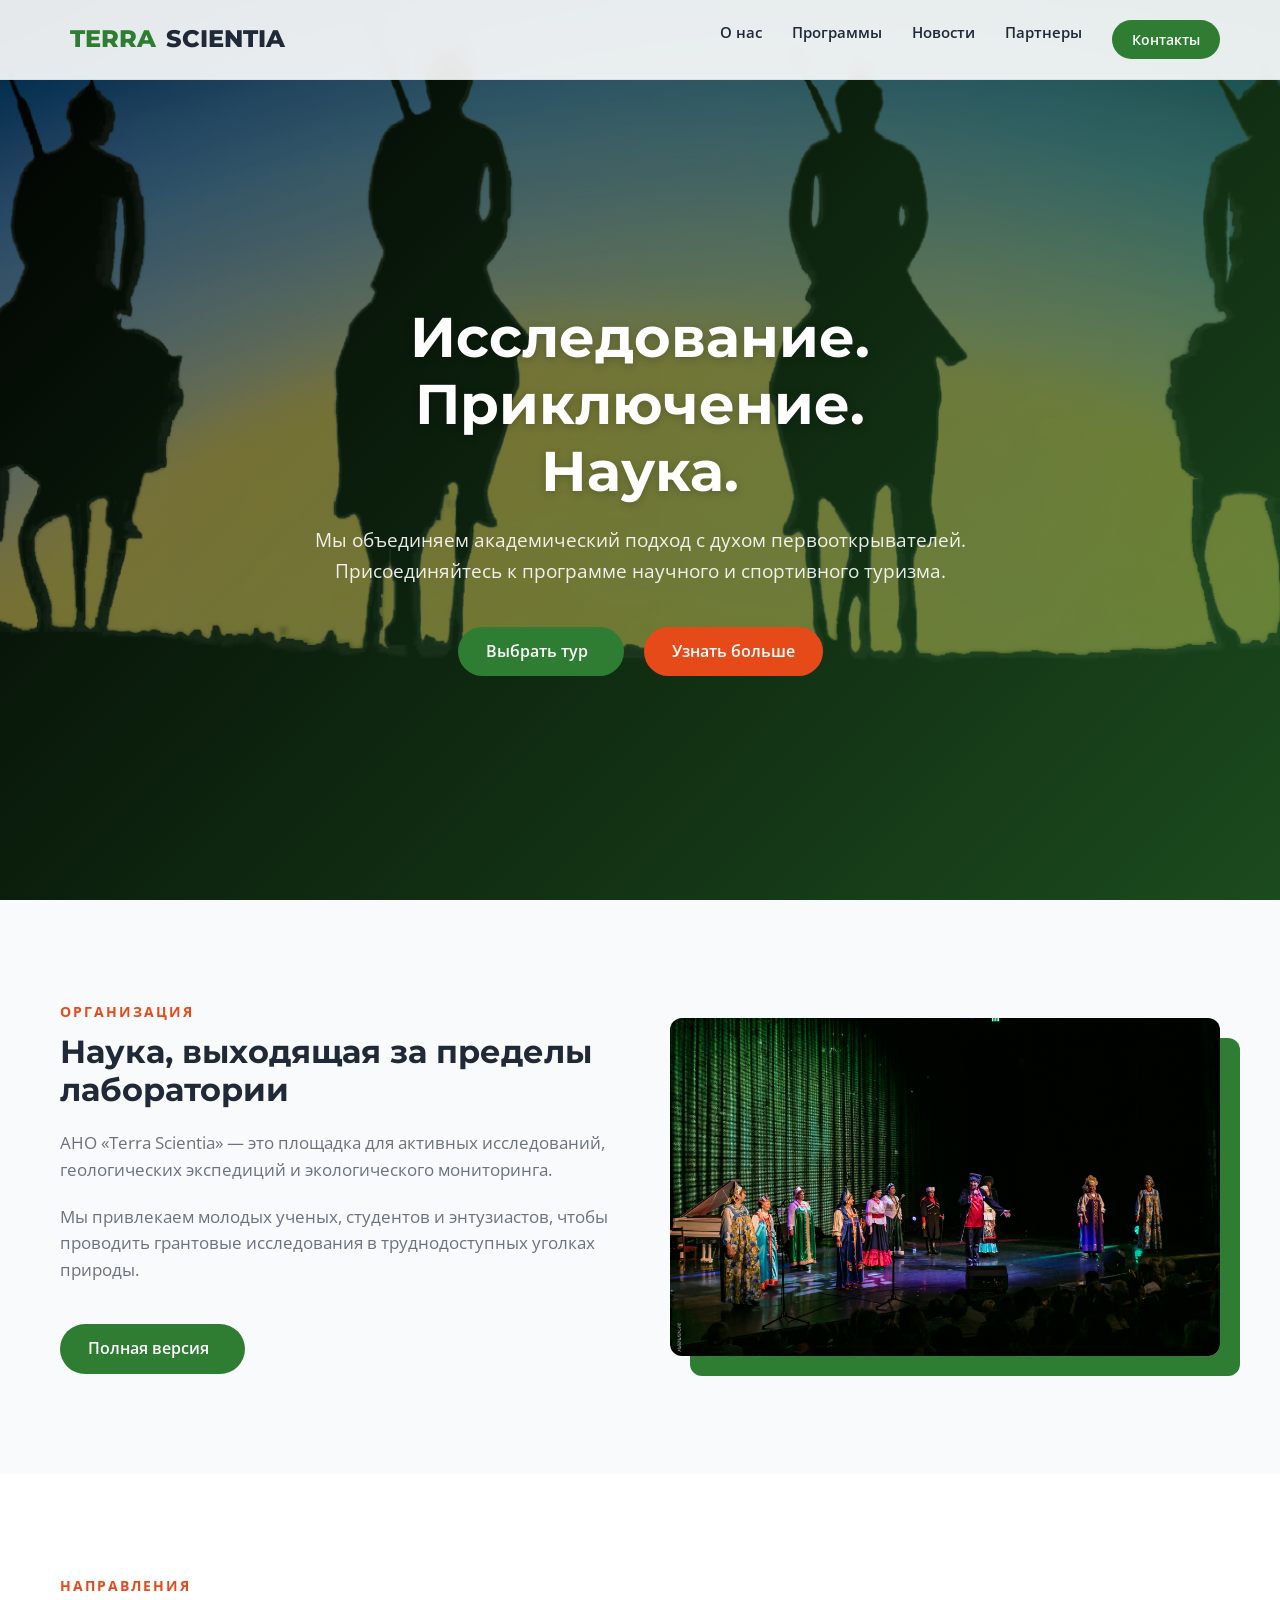
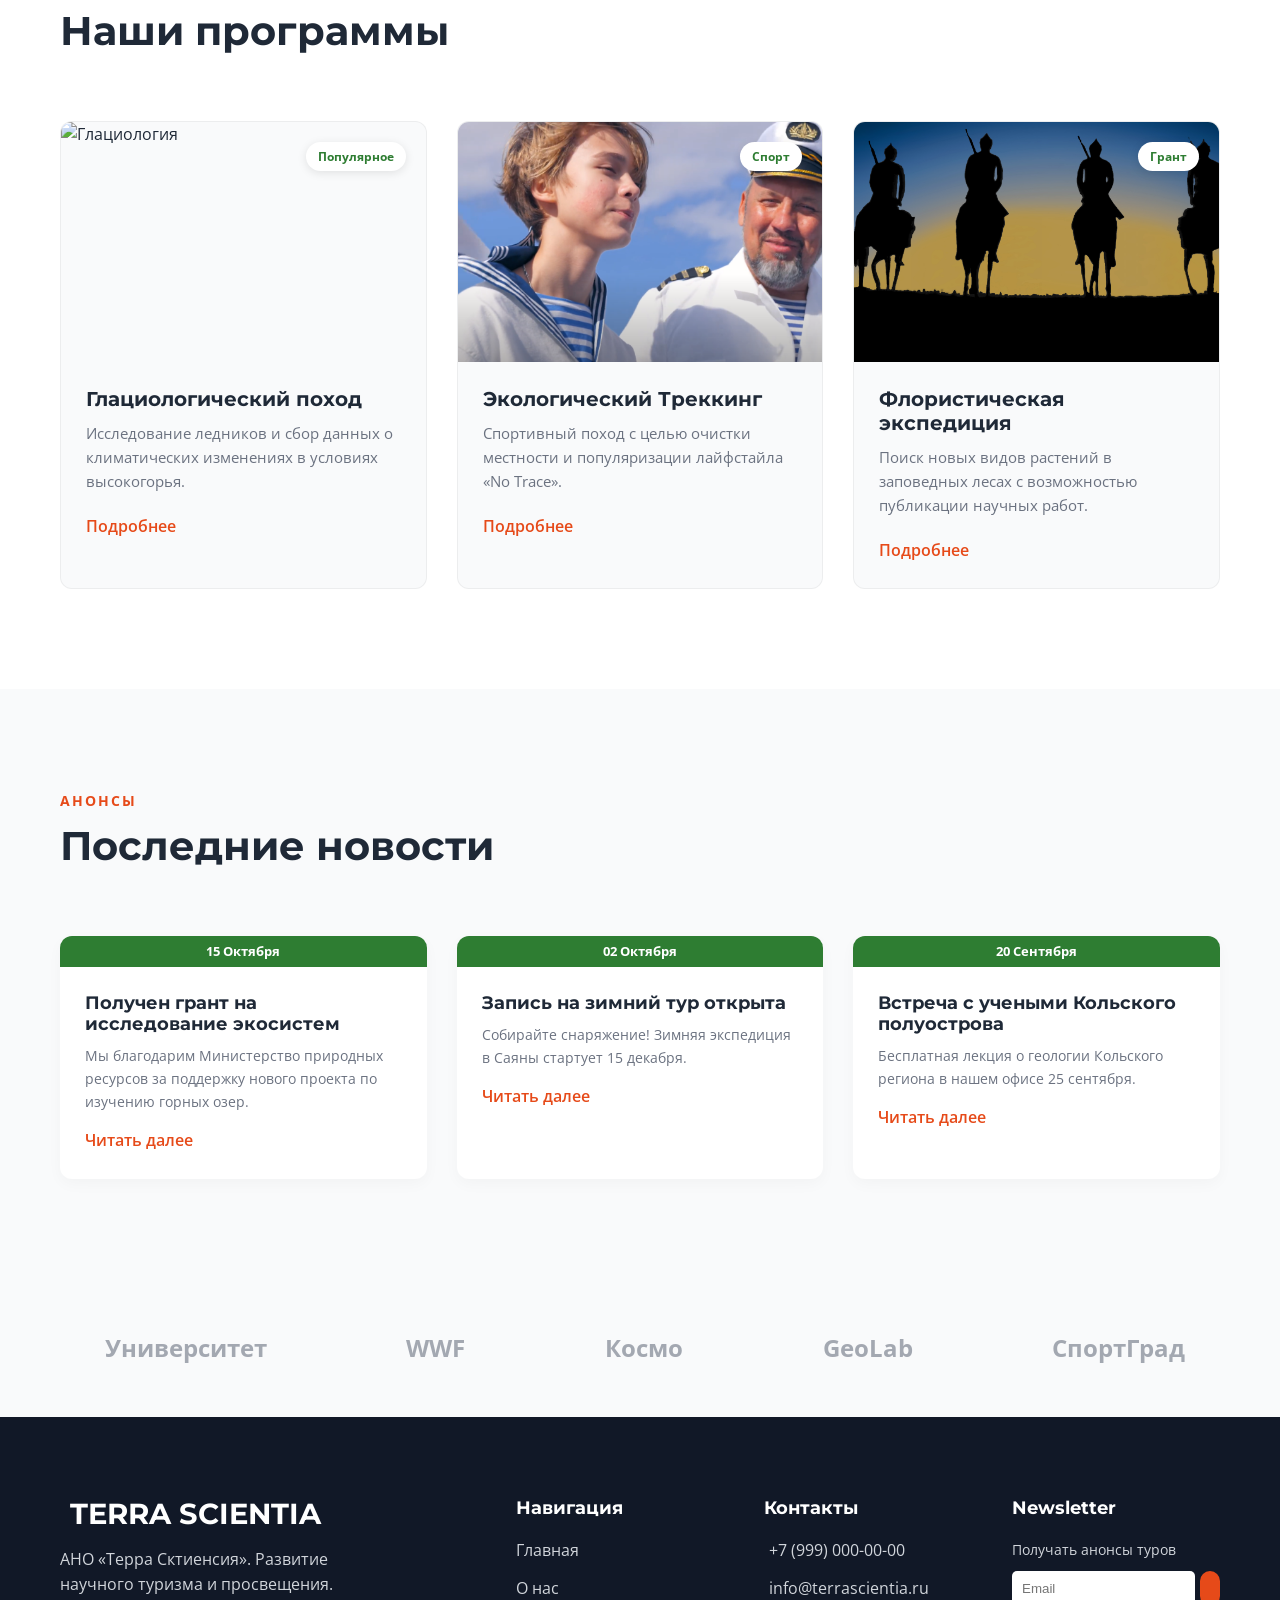
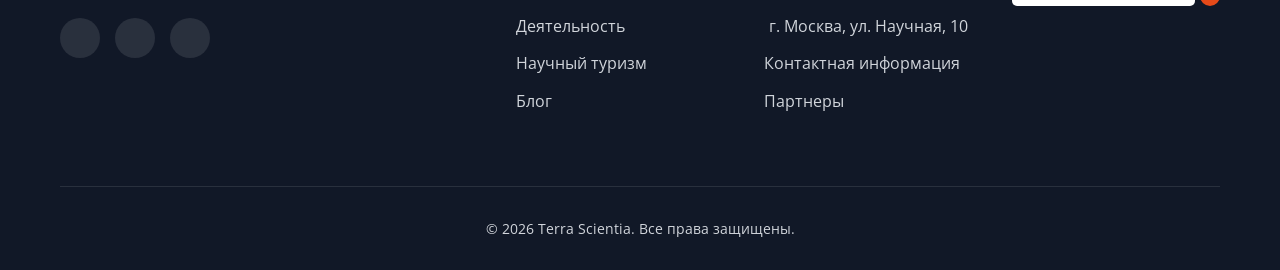
==== commit 8f760cb1: "Add files via upload" ====
--- a/index.html
+++ b/index.html
@@ -1,5 +1,9 @@
 <!doctype html>
-<html lang="ru">
+<html
+  lang="ru"
+  xmlns="http://www.w3.org/1999/xhtml"
+  xmlns:og="http://ogp.me/ns#"
+>
   <head>
     <meta charset="UTF-8" />
     <meta name="viewport" content="width=device-width, initial-scale=1.0" />
@@ -24,35 +28,57 @@
     <link rel="stylesheet" href="style.css" />
   </head>
   <body>
-    <!-- Шапка -->
-    <header class="header" id="header">
+    <header class="header" id="header" role="banner">
       <div class="container header-inner">
         <a href="#" class="logo" aria-label="Terra Scientia Главная">
-          <i class="ph-fill ph-compass"></i>
+          <i class="ph-fill ph-compass" aria-hidden="true"></i>
           TERRA <span>SCIENTIA</span>
         </a>
 
-        <nav>
-          <ul class="nav-menu" id="navMenu">
-            <li>
+        <nav role="navigation" aria-label="Основное меню">
+          <ul class="nav-menu" id="navMenu" role="menubar">
+            <li role="presentation">
               <a href="about.html" class="nav-link" aria-label="О нас">О нас</a>
             </li>
-            <li>
-              <a href="activity.html" class="nav-link" aria-label="Программы"
+            <li role="presentation" class="dropdown">
+              <a
+                href="#"
+                class="nav-link"
+                id="programs-nav-link"
+                aria-label="Программы"
+                aria-expanded="false"
                 >Программы</a
               >
+              <ul role="menu">
+                <li role="none">
+                  <a
+                    href="activity.html"
+                    role="menuitem"
+                    aria-label="Деятельность"
+                    >Деятельность</a
+                  >
+                </li>
+                <li role="none">
+                  <a
+                    href="science-tourism.html"
+                    role="menuitem"
+                    aria-label="Научный туризм"
+                    >Научный туризм</a
+                  >
+                </li>
+              </ul>
             </li>
-            <li>
+            <li role="presentation">
               <a href="media.html" class="nav-link" aria-label="Новости"
                 >Новости</a
               >
             </li>
-            <li>
+            <li role="presentation">
               <a href="partners.html" class="nav-link" aria-label="Партнеры"
                 >Партнеры</a
               >
             </li>
-            <li>
+            <li role="presentation">
               <a
                 href="contacts.html"
                 class="btn btn-primary nav-cta"
@@ -71,13 +97,13 @@
           aria-expanded="false"
           tabindex="0"
         >
-          <i class="ph ph-list"></i>
+          <i class="ph ph-list" aria-hidden="true"></i>
         </div>
       </div>
     </header>
 
-    <main>
-      <section class="hero">
+    <main role="main">
+      <section class="hero" aria-labelledby="hero-heading">
         <div class="hero-bg" aria-hidden="true"></div>
         <div class="hero-overlay" aria-hidden="true"></div>
         <div class="container hero-content">
@@ -88,7 +114,8 @@
           </p>
           <div class="hero-btns">
             <a href="#programs" class="btn btn-primary" aria-label="Выбрать тур"
-              >Выбрать тур <i class="ph-bold ph-arrow-right"></i
+              >Выбрать тур
+              <i class="ph-bold ph-arrow-right" aria-hidden="true"></i
             ></a>
             <a
               href="#about"
@@ -100,13 +127,19 @@
         </div>
       </section>
 
-      <!-- О нас -->
-      <section class="section-padding" id="about">
+      <section
+        class="section-padding"
+        id="about"
+        role="region"
+        aria-labelledby="mission-heading"
+      >
         <div class="container">
           <div class="about-grid">
             <div class="about-text reveal">
               <span class="section-subtitle">Организация</span>
-              <h2>Наука, выходящая за пределы лаборатории</h2>
+              <h2 id="mission-heading">
+                Наука, выходящая за пределы лаборатории
+              </h2>
               <p>
                 АНО «Terra Scientia» — это площадка для активных исследований,
                 геологических экспедиций и экологического мониторинга.
@@ -120,7 +153,8 @@
                 href="about.html"
                 class="btn btn-primary section"
                 aria-label="Перейти на страницу «О нас»"
-                >Полная версия <i class="ph-bold ph-arrow-right"></i
+                >Полная версия
+                <i class="ph-bold ph-arrow-right" aria-hidden="true"></i
               ></a>
             </div>
             <div class="about-image reveal">
@@ -128,24 +162,32 @@
                 src="img/Сайт-портал.jpg"
                 alt="Научная экспедиция"
                 loading="lazy"
+                aria-label="Фото научной экспедиции"
               />
             </div>
           </div>
         </div>
       </section>
 
-      <!-- Программы -->
       <section class="section-padding programs" id="programs">
         <div class="container">
           <span class="section-subtitle reveal">Направления</span>
           <h2 class="section-title reveal">Наши программы</h2>
 
           <div class="programs-grid">
-            <!-- Card 1 -->
-            <article class="card reveal">
+            <article
+              class="card reveal"
+              role="article"
+              aria-label="Глациологический поход"
+            >
               <div class="card-img" aria-hidden="true">
                 <span class="card-badge">Популярное</span>
-                <img src="img/Кружок.png" alt="Глациология" loading="lazy" />
+                <img
+                  src="img/Кружок.png"
+                  alt="Глациология"
+                  loading="lazy"
+                  aria-label="Глациологический поход"
+                />
               </div>
               <div class="card-content">
                 <h3>Глациологический поход</h3>
@@ -157,19 +199,24 @@
                   href="#"
                   class="card-link"
                   aria-label="Просмотр экскурсии по гляциологии"
-                  >Подробнее <i class="ph-bold ph-arrow-right"></i
+                  >Подробнее
+                  <i class="ph-bold ph-arrow-right" aria-hidden="true"></i
                 ></a>
               </div>
             </article>
 
-            <!-- Card 2 -->
-            <article class="card reveal">
+            <article
+              class="card reveal"
+              role="article"
+              aria-label="Экологический Треккинг"
+            >
               <div class="card-img" aria-hidden="true">
                 <span class="card-badge">Спорт</span>
                 <img
-                  src="img/видеорепотраж.png "
+                  src="img/видеорепотраж.png"
                   alt="Треккинг"
                   loading="lazy"
+                  aria-label="Экологический треккинг"
                 />
               </div>
               <div class="card-content">
@@ -182,16 +229,25 @@
                   href="#"
                   class="card-link"
                   aria-label="Посмотреть тур по треккингу"
-                  >Подробнее <i class="ph-bold ph-arrow-right"></i
+                  >Подробнее
+                  <i class="ph-bold ph-arrow-right" aria-hidden="true"></i
                 ></a>
               </div>
             </article>
 
-            <!-- Card 3 -->
-            <article class="card reveal">
+            <article
+              class="card reveal"
+              role="article"
+              aria-label="Флористическая экспедиция"
+            >
               <div class="card-img" aria-hidden="true">
                 <span class="card-badge">Грант</span>
-                <img src="img/Новые лица.png" alt="Ботаника" loading="lazy" />
+                <img
+                  src="img/Новые лица.png"
+                  alt="Ботаника"
+                  loading="lazy"
+                  aria-label="Флористическая экспедиция"
+                />
               </div>
               <div class="card-content">
                 <h3>Флористическая экспедиция</h3>
@@ -203,7 +259,8 @@
                   href="#"
                   class="card-link"
                   aria-label="Просмотр ботанической экскурсии"
-                  >Подробнее <i class="ph-bold ph-arrow-right"></i
+                  >Подробнее
+                  <i class="ph-bold ph-arrow-right" aria-hidden="true"></i
                 ></a>
               </div>
             </article>
@@ -211,14 +268,17 @@
         </div>
       </section>
 
-      <!-- Новости -->
       <section class="section-padding" id="news">
         <div class="container">
           <span class="section-subtitle reveal">Анонсы</span>
           <h2 class="section-title reveal">Последние новости</h2>
 
           <div class="news-grid">
-            <div class="news-item reveal">
+            <div
+              class="news-item reveal"
+              role="article"
+              aria-label="Получен грант на исследование экосистем"
+            >
               <div class="news-date">15 Октября</div>
               <div class="news-content">
                 <h4>Получен грант на исследование экосистем</h4>
@@ -231,7 +291,11 @@
                 >
               </div>
             </div>
-            <div class="news-item reveal">
+            <div
+              class="news-item reveal"
+              role="article"
+              aria-label="Запись на зимний тур открыта"
+            >
               <div class="news-date">02 Октября</div>
               <div class="news-content">
                 <h4>Запись на зимний тур открыта</h4>
@@ -244,7 +308,11 @@
                 >
               </div>
             </div>
-            <div class="news-item reveal">
+            <div
+              class="news-item reveal"
+              role="article"
+              aria-label="Встреча с учеными Кольского полуострова"
+            >
               <div class="news-date">20 Сентября</div>
               <div class="news-content">
                 <h4>Встреча с учеными Кольского полуострова</h4>
@@ -261,57 +329,65 @@
         </div>
       </section>
 
-      <!-- Партнеры -->
       <section class="partners" id="partners">
         <div class="container">
           <div class="partners-track">
-            <div class="partner-logo">
-              <i class="ph-fill ph-university"></i> Университет
-            </div>
-            <div class="partner-logo"><i class="ph-fill ph-leaf"></i> WWF</div>
-            <div class="partner-logo">
-              <i class="ph-fill ph-satellite"></i> Космо
-            </div>
-            <div class="partner-logo">
-              <i class="ph-fill ph-globe-hemisphere-west"></i> GeoLab
-            </div>
-            <div class="partner-logo">
-              <i class="ph-fill ph-trophy"></i> СпортГрад
+            <div class="partner-logo" aria-label="Университет">
+              <i class="ph-fill ph-university" aria-hidden="true"></i>
+              Университет
+            </div>
+            <div class="partner-logo" aria-label="WWF">
+              <i class="ph-fill ph-leaf" aria-hidden="true"></i> WWF
+            </div>
+            <div class="partner-logo" aria-label="Космо">
+              <i class="ph-fill ph-satellite" aria-hidden="true"></i> Космо
+            </div>
+            <div class="partner-logo" aria-label="GeoLab">
+              <i
+                class="ph-fill ph-globe-hemisphere-west"
+                aria-hidden="true"
+              ></i>
+              GeoLab
+            </div>
+            <div class="partner-logo" aria-label="СпортГрад">
+              <i class="ph-fill ph-trophy" aria-hidden="true"></i> СпортГрад
             </div>
           </div>
         </div>
       </section>
     </main>
 
-    <!-- Футер -->
-    <footer class="footer" id="contacts">
+    <footer class="footer" id="contacts" role="contentinfo">
       <div class="container">
         <div class="footer-grid">
           <div class="footer-brand">
-            <h2><i class="ph-fill ph-compass"></i> TERRA SCIENTIA</h2>
+            <h2>
+              <i class="ph-fill ph-compass" aria-hidden="true"></i> TERRA
+              SCIENTIA
+            </h2>
             <p>
               АНО «Терра Сктиенсия». Развитие научного туризма и просвещения.
             </p>
-            <div class="social-icons">
+            <div class="social-icons" role="group" aria-label="Социальные сети">
               <a href="#" class="social-icon" aria-label="Instagram"
-                ><i class="ph-fill ph-instagram-logo"></i
+                ><i class="ph-fill ph-instagram-logo" aria-hidden="true"></i
               ></a>
               <a href="#" class="social-icon" aria-label="Telegram"
-                ><i class="ph-fill ph-telegram-logo"></i
+                ><i class="ph-fill ph-telegram-logo" aria-hidden="true"></i
               ></a>
               <a href="#" class="social-icon" aria-label="Facebook"
-                ><i class="ph-fill ph-facebook-logo"></i
+                ><i class="ph-fill ph-facebook-logo" aria-hidden="true"></i
               ></a>
             </div>
           </div>
 
           <div class="footer-col">
             <h4>Навигация</h4>
-            <ul class="footer-links">
+            <ul class="footer-links" role="list">
               <li><a href="index.html" aria-label="Главная">Главная</a></li>
               <li><a href="about.html" aria-label="О нас">О нас</a></li>
               <li>
-                <a href="activity.html" aria-label="Программы">Программы</a>
+                <a href="activity.html" aria-label="Деятельность">Деятельность</a>
               </li>
               <li>
                 <a href="science-tourism.html" aria-label="Научный туризм"
@@ -324,34 +400,33 @@
 
           <div class="footer-col">
             <h4>Контакты</h4>
-            <ul class="footer-links">
-              <li>
-                <a href="tel:" aria-label="Номер телефона"
-                  ><i class="ph-fill ph-phone"></i> +7 (999) 000-00-00</a
-                >
-              </li>
-              <li>
-                <a href="mailto:" aria-label="Электронная почта"
-                  ><i class="ph-fill ph-envelope"></i> info@terrascientia.ru</a
+            <ul class="footer-links" role="list">
+              <li>
+                <a href="tel:+79990000000" aria-label="Номер телефона"
+                  ><i class="ph-fill ph-phone" aria-hidden="true"></i>+7 (999) 000-00-00</a
+                >
+              </li>
+              <li>
+                <a
+                  href="mailto:info@terrascientia.ru"
+                  aria-label="Электронная почта"
+                  ><i class="ph-fill ph-envelope"></i>info@terrascientia.ru</a
                 >
               </li>
               <li>
                 <a
                   href="https://www.openstreetmap.org/?#map=15/55.74903/37.61397"
                   aria-label="Адрес организации"
-                  ><i class="ph-fill ph-map-pin"></i> г. Москва, ул. Научная,
-                  10</a
-                >
-              </li>
-              <li>
-                <a href="contacts.html" aria-label="Страница контакты"
+                  ><i class="ph-fill ph-map-pin"></i>г. Москва, ул. Научная, 10</a
+                >
+              </li>
+              <li>
+                <a href="contacts.html" aria-label="Контактная информация"
                   >Контактная информация</a
                 >
               </li>
               <li>
-                <a href="partners.html" aria-label="Страница партнеры"
-                  >Партнерам</a
-                >
+                <a href="partners.html" aria-label="Партнеры">Партнеры</a>
               </li>
             </ul>
           </div>
@@ -359,7 +434,12 @@
           <div class="footer-col">
             <h4>Newsletter</h4>
             <p>Получать анонсы туров</p>
-            <form action="#" method="POST" onsubmit="event.preventDefault()">
+            <form
+              action="#"
+              method="POST"
+              onsubmit="event.preventDefault()"
+              aria-label="Подписка на рассылку"
+            >
               <input
                 type="email"
                 placeholder="Email"
@@ -369,9 +449,9 @@
               <button
                 type="submit"
                 class="btn btn-accent"
-                aria-label="Кнопка для подписки"
+                aria-label="Подписаться"
               >
-                <i class="ph-bold ph-paper-plane-right"></i>
+                <i class="ph-bold ph-paper-plane-right" aria-hidden="true"></i>
               </button>
             </form>
           </div>
@@ -384,4 +464,4 @@
 
     <script src="script.js"></script>
   </body>
-</html>+</html>
--- a/style.css
+++ b/style.css
@@ -177,14 +177,16 @@
   gap: 30px;
 }
 
-.nav-link {
+.nav-link,
+.nav-menu .dropdown ul li a {
   font-weight: 600;
   font-size: 0.95rem;
   color: var(--color-text-main);
   position: relative;
 }
 
-.nav-link::after {
+.nav-link::after,
+.nav-menu .dropdown ul li a::after {
   content: "";
   position: absolute;
   bottom: -5px;
@@ -195,8 +197,51 @@
   transition: var(--transition-smooth);
 }
 
-.nav-link:hover::after {
-  width: 100%;
+.nav-link:hover::after,
+.nav-menu .dropdown ul li a:hover::after {
+  width: 100%;
+}
+
+#programs-nav-link:hover {
+  background-color: var(--color-accent);
+  color: var(--color-white);
+  padding: 6px 14px;
+  border-radius: 50px;
+}
+
+#programs-nav-link:hover:hover::after {
+  width: revert;
+}
+
+.nav-menu .dropdown {
+  position: relative;
+  width: max-content;
+}
+.nav-menu .dropdown ul {
+  display: none;
+  position: absolute;
+  top: 100%;
+  left: 0;
+  background: #fff;
+  /* border: 1px solid #ccc; */
+  z-index: 1000;
+  border-radius: var(--border-radius);
+  width: max-content;
+  box-shadow: 0 5px 15px rgba(0, 0, 0, 0.03);
+
+  /* background: var(--color-bg-light); */
+  transition: var(--transition-smooth);
+  border: 1px solid rgba(0, 0, 0, 0.05);
+}
+.nav-menu .dropdown:hover ul {
+  display: block;
+}
+.nav-menu .dropdown ul li {
+  padding: 10px;
+  border-bottom: 1px solid #eee;
+}
+.nav-menu .dropdown ul li:last-child {
+  border-bottom: none;
 }
 
 .nav-cta {
@@ -229,7 +274,7 @@
   left: 0;
   width: 100%;
   height: 100%;
-  background-image: url("https://picsum.photos/seed/mountain_trek/1920/1080");
+  background-image: url("img/Новые лица.png");
   background-size: cover;
   background-position: center;
   z-index: -2;
@@ -562,6 +607,10 @@
 .footer-links a:hover {
   color: var(--color-accent);
   padding-left: 5px;
+}
+
+.footer-links li a i {
+  margin-right: 0.33rem;
 }
 
 .social-icons {
@@ -635,6 +684,10 @@
     clip-path: circle(150% at 100% 0);
   }
 
+  .nav-menu .dropdown ul {
+    top: 125%;
+  }
+
   .burger {
     display: block;
   }
@@ -693,6 +746,11 @@
 }
 
 /* ABOUT */
+#about-hero {
+  background-image: url("img/Миссия.png");
+  background-size: cover;
+  background-position: center;
+}
 
 .btn-outline {
   background: transparent;
@@ -708,7 +766,7 @@
 
 .mission-grid {
   display: grid;
-  grid-template-columns: 1fr 1fr;
+  grid-template-columns: 1fr;
   gap: 60px;
   align-items: center;
 }
@@ -826,7 +884,8 @@
   gap: 50px;
 }
 
-.doc-column h3 {
+.doc-column h3,
+.doc-column h2 {
   margin-bottom: 25px;
   display: flex;
   align-items: center;
@@ -1207,6 +1266,7 @@
   padding: 80px 0;
 }
 
+.contact-info-block h2,
 .contact-info-block h3 {
   font-size: 1.8rem;
   color: var(--color-primary);
@@ -1247,6 +1307,11 @@
 
 #contacts-form {
   padding: revert;
+}
+
+.requisite-box.contacts {
+  max-width: 950px;
+  margin: 0 auto;
 }
 
 .map-title {
@@ -1590,6 +1655,85 @@
 .press-outlet {
   margin-top: 20px;
 }
+
+.press-grid {
+  display: flex;
+  flex-direction: column;
+  gap: 80px;
+  margin-top: 60px;
+  align-items: center;
+
+  text-align: center;
+}
+
+.press-item {
+  display: flex;
+  flex-direction: column;
+  align-items: center;
+  max-width: 900px;
+  width: 100%;
+  position: relative;
+}
+
+.press-item img {
+  width: 120px;
+  height: 120px;
+  object-fit: cover;
+  border-radius: 50%;
+  margin-bottom: 30px;
+  border: 4px solid var(--color-bg-light);
+  box-shadow: 0 5px 15px rgba(0, 0, 0, 0.1);
+}
+
+.press-item .press-quote {
+  font-family: "Utopia", serif; /* Используем шрифт из примера */
+  font-size: 1.8rem;
+  font-style: italic;
+  font-weight: 400;
+  color: var(--color-text-main);
+  margin-bottom: 30px;
+  position: relative;
+  padding: 0 20px;
+}
+
+/* Декоративные элементы для блока цитаты */
+.press-quote::before {
+  position: absolute;
+  /* font-family: "FontAwesome"; 
+  content: "\f10d";*/
+  top: -30px;
+  left: 50%;
+  transform: translateX(-50%);
+  font-size: 150px;
+  color: rgba(46, 125, 50, 0.1);
+  z-index: 0;
+  font-family: Arial, sans-serif;
+  content: "\201C";
+
+  /* font-family: "Phosphor-Bold";
+  content: "\E660"; */
+}
+
+.press-quote::after {
+  content: "";
+  display: block;
+  width: 60px;
+  height: 4px;
+  background-color: var(--color-primary);
+  margin: 20px auto 0;
+  border-radius: 2px;
+}
+
+.press-source {
+  font-size: 1.1rem;
+  color: var(--color-text-light);
+  font-weight: 600;
+}
+
+/* Альтернативный стиль для списка (если нужно чередовать) */
+/* .press-item:nth-child(even) {
+      flex-direction: column-reverse;
+} */
 
 .podcast-img {
   border-radius: 20px;
@@ -1725,7 +1869,8 @@
 .partner-header {
   font-size: 2rem;
   color: var(--color-primary);
-  margin-bottom: 10px;
+  text-align: center;
+  margin-bottom: 40px;
 }
 
 .cooperation-section {
@@ -1741,7 +1886,6 @@
   max-width: 800px;
   margin: 0 auto;
 }
-
 .form-grid {
   display: grid;
   grid-template-columns: 1fr 1fr;
@@ -1846,6 +1990,88 @@
 }
 
 /* SCIENCE */
+
+.modal-overlay {
+  position: fixed;
+  top: 0;
+  left: 0;
+  width: 100%;
+  height: 100%;
+  background: rgba(0, 0, 0, 0.6);
+  backdrop-filter: blur(5px);
+  z-index: 2000;
+  display: flex;
+  align-items: center;
+  justify-content: center;
+  opacity: 0;
+  visibility: hidden;
+  transition: var(--transition-smooth);
+  padding: 20px;
+}
+
+.modal-overlay.active {
+  opacity: 1;
+  visibility: visible;
+}
+
+.modal-content {
+  background: var(--color-white);
+  width: 100%;
+  max-width: 700px;
+  border-radius: var(--border-radius);
+  padding: 40px;
+  position: relative;
+  box-shadow: 0 20px 60px rgba(0, 0, 0, 0.3);
+  transform: translateY(20px);
+  transition: var(--transition-smooth);
+}
+
+.modal-overlay.active .modal-content {
+  transform: translateY(0);
+}
+
+.modal-close {
+  position: absolute;
+  top: 20px;
+  right: 20px;
+  background: none;
+  border: none;
+  font-size: 1.5rem;
+  cursor: pointer;
+  color: var(--color-text-light);
+  transition: var(--transition-smooth);
+}
+
+.modal-close:hover {
+  color: var(--color-accent);
+  transform: rotate(90deg);
+}
+
+.modal-title {
+  font-size: 1.8rem;
+  margin-bottom: 25px;
+  color: var(--color-primary-dark);
+}
+
+.modal-details {
+  display: flex;
+  flex-direction: column;
+  gap: 20px;
+}
+
+.detail-section h4 {
+  font-size: 1.1rem;
+  color: var(--color-accent);
+  margin-bottom: 8px;
+  border-bottom: 1px solid #eee;
+  padding-bottom: 5px;
+}
+
+.detail-section p {
+  color: var(--color-text-main);
+  font-size: 1rem;
+  line-height: 1.6;
+}
 
 .region-list {
   display: flex;
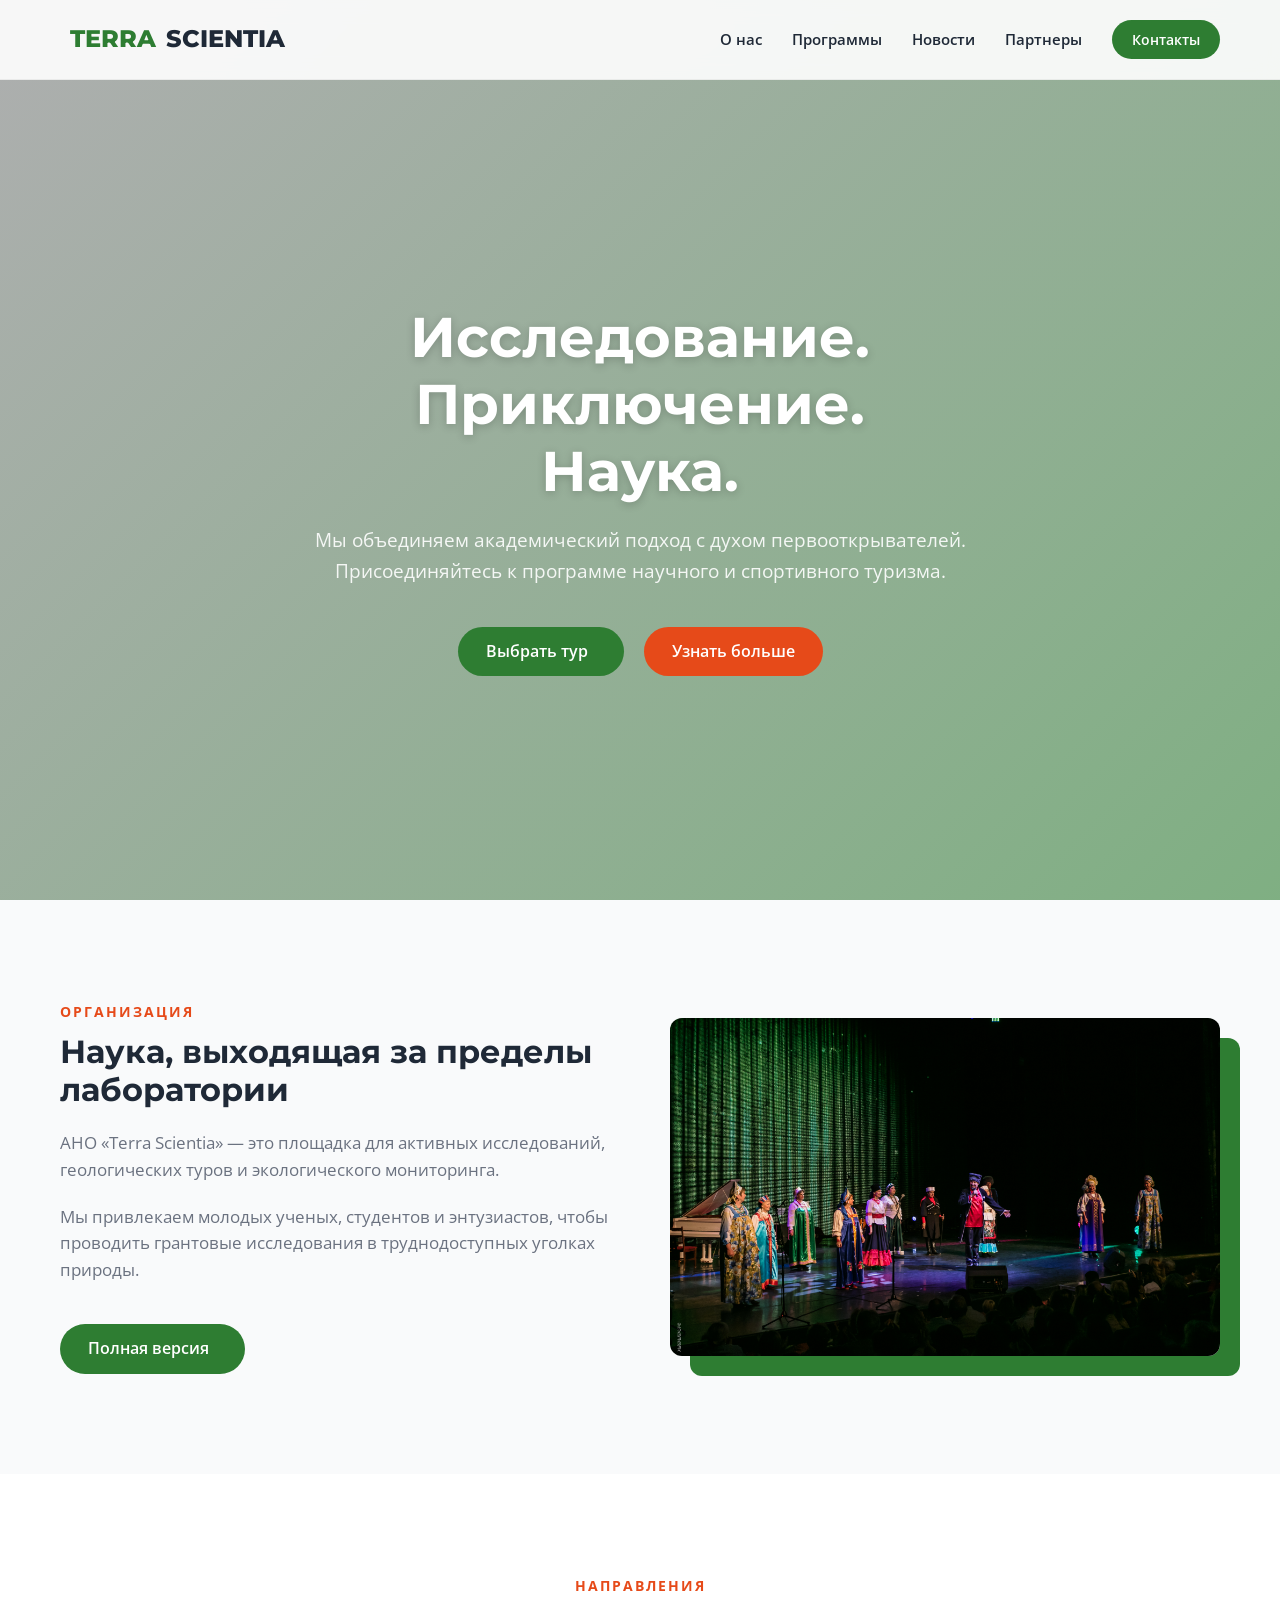
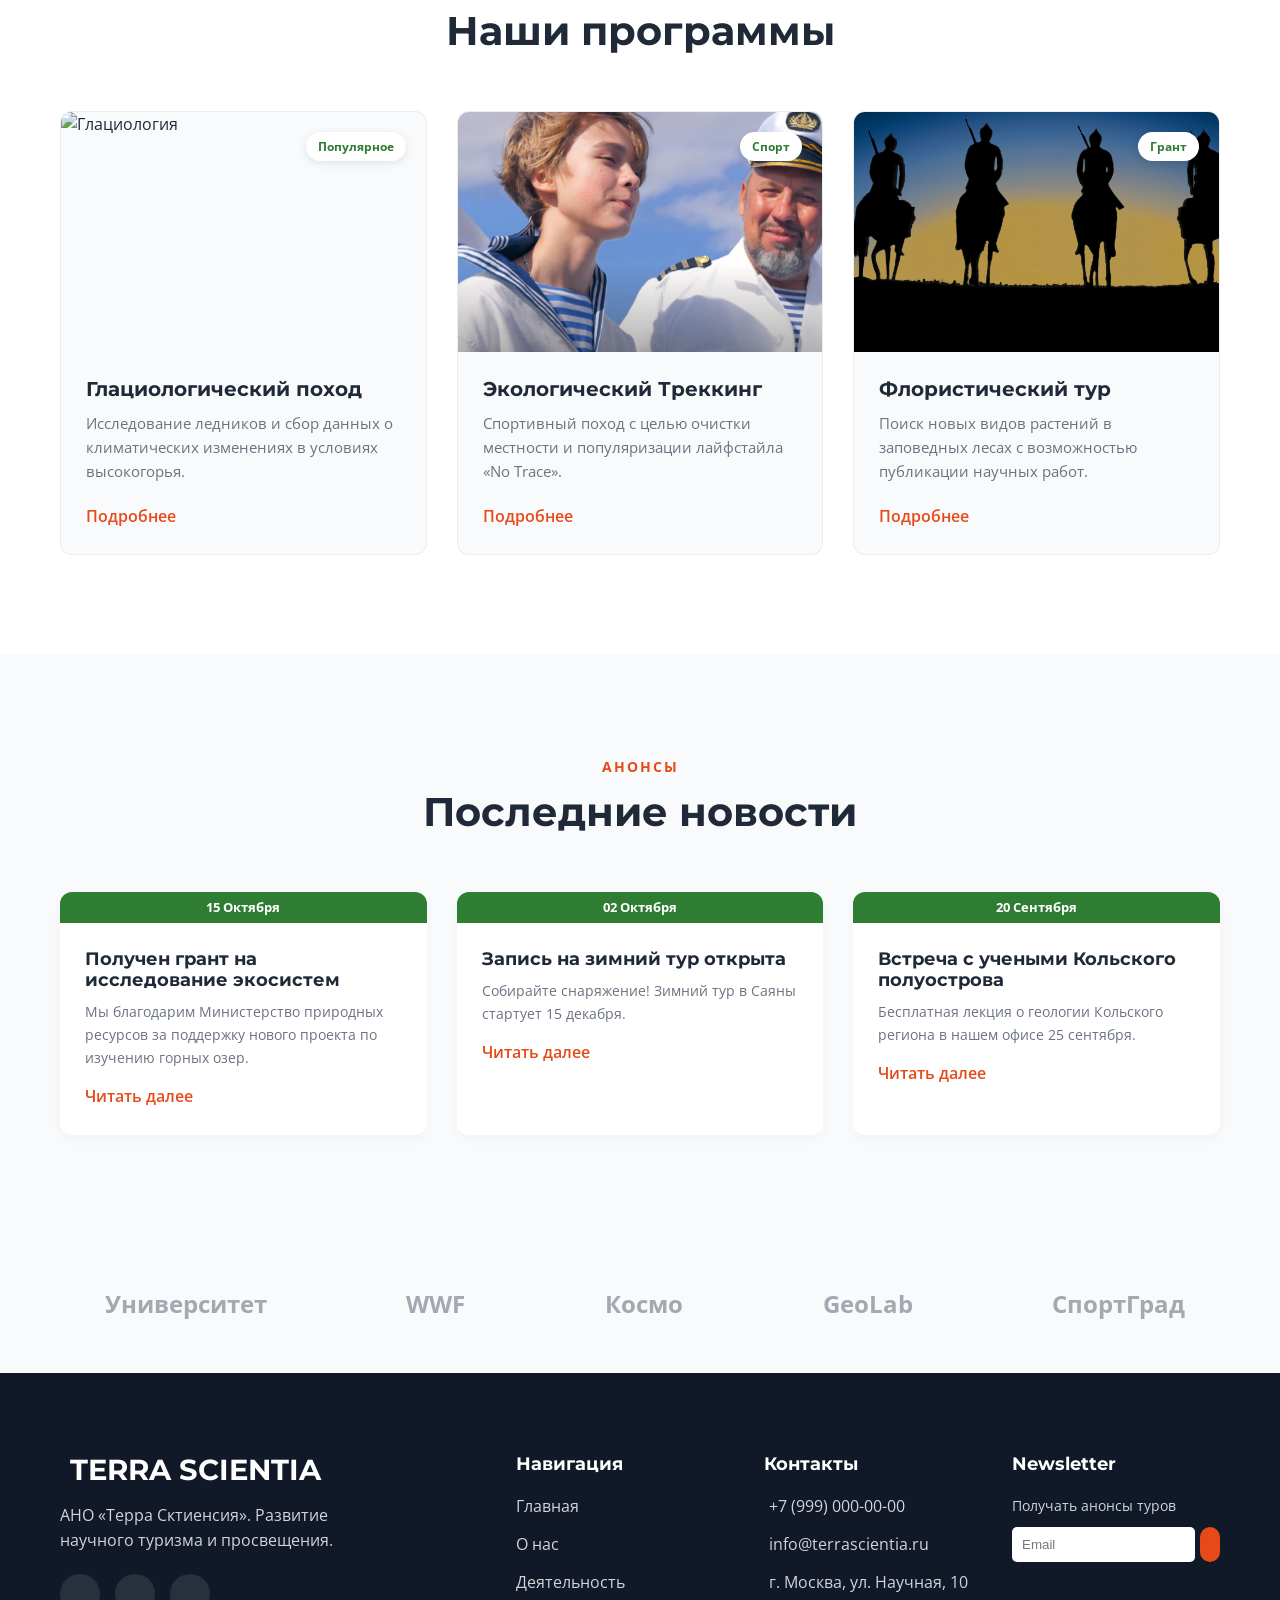
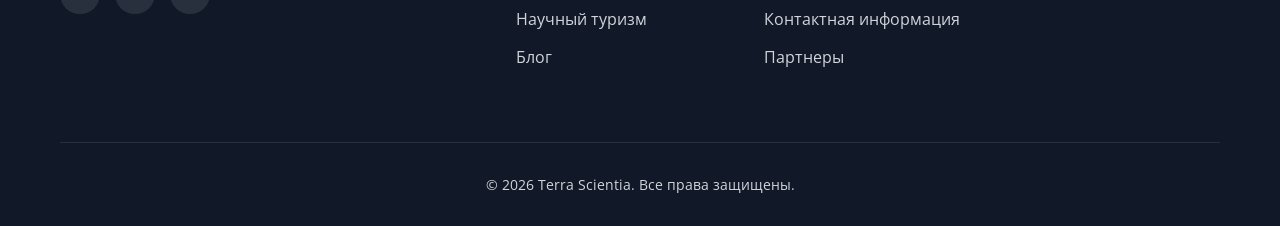
==== commit e6360ea3: "Add files via upload" ====
--- a/index.html
+++ b/index.html
@@ -9,11 +9,11 @@
     <meta name="viewport" content="width=device-width, initial-scale=1.0" />
     <meta
       name="description"
-      content="Terra Scientia - научный и спортивный туризм. Экспедиции, гранты, образование. Присоединяйтесь к исследованию природы."
+      content="Terra Scientia - научный и спортивный туризм. Туры, гранты, образование. Присоединяйтесь к исследованию природы."
     />
     <meta
       name="keywords"
-      content="туризм, наука, экспедиция, образование, гранты, АНО Ц"
+      content="туризм, наука, тур, образование, гранты, АНО Ц"
     />
     <meta name="author" content="Terra Scientia" />
     <title>Terra Scientia | Научный и Спортивный Туризм</title>
@@ -42,7 +42,6 @@
             </li>
             <li role="presentation" class="dropdown">
               <a
-                href="#"
                 class="nav-link"
                 id="programs-nav-link"
                 aria-label="Программы"
@@ -142,7 +141,7 @@
               </h2>
               <p>
                 АНО «Terra Scientia» — это площадка для активных исследований,
-                геологических экспедиций и экологического мониторинга.
+                геологических туров и экологического мониторинга.
               </p>
               <p>
                 Мы привлекаем молодых ученых, студентов и энтузиастов, чтобы
@@ -160,9 +159,9 @@
             <div class="about-image reveal">
               <img
                 src="img/Сайт-портал.jpg"
-                alt="Научная экспедиция"
+                alt="Научний тур"
                 loading="lazy"
-                aria-label="Фото научной экспедиции"
+                aria-label="Фото научного тура"
               />
             </div>
           </div>
@@ -238,7 +237,7 @@
             <article
               class="card reveal"
               role="article"
-              aria-label="Флористическая экспедиция"
+              aria-label="Флористический тур"
             >
               <div class="card-img" aria-hidden="true">
                 <span class="card-badge">Грант</span>
@@ -246,11 +245,11 @@
                   src="img/Новые лица.png"
                   alt="Ботаника"
                   loading="lazy"
-                  aria-label="Флористическая экспедиция"
+                  aria-label="Флористический тур"
                 />
               </div>
               <div class="card-content">
-                <h3>Флористическая экспедиция</h3>
+                <h3>Флористический тур</h3>
                 <p>
                   Поиск новых видов растений в заповедных лесах с возможностью
                   публикации научных работ.
@@ -300,7 +299,7 @@
               <div class="news-content">
                 <h4>Запись на зимний тур открыта</h4>
                 <p>
-                  Собирайте снаряжение! Зимняя экспедиция в Саяны стартует 15
+                  Собирайте снаряжение! Зимний тур в Саяны стартует 15
                   декабря.
                 </p>
                 <a href="#" class="card-link" aria-label="Читать далее"
--- a/style.css
+++ b/style.css
@@ -175,6 +175,7 @@
 .nav-menu {
   display: flex;
   gap: 30px;
+  align-items: last baseline;
 }
 
 .nav-link,
@@ -183,9 +184,12 @@
   font-size: 0.95rem;
   color: var(--color-text-main);
   position: relative;
-}
-
-.nav-link::after,
+        transition: var(--transition-smooth);
+      background: transparent;
+      box-shadow: none;
+}
+
+/* .nav-link::after,
 .nav-menu .dropdown ul li a::after {
   content: "";
   position: absolute;
@@ -195,19 +199,28 @@
   height: 2px;
   background: var(--color-accent);
   transition: var(--transition-smooth);
-}
-
-.nav-link:hover::after,
-.nav-menu .dropdown ul li a:hover::after {
-  width: 100%;
-}
-
-#programs-nav-link:hover {
+} */
+
+/* .nav-link:hover::after,
+.nav-menu .dropdown ul li a:hover::after  */
+.nav-link:hover,
+.nav-menu .dropdown ul li a:hover
+{
+  /* width: 100%; */
+  
+  background-color: var(--color-accent);
+  color: var(--color-white);
+  /* padding: 6px 14px; */
+  border-radius: 50px;
+  box-shadow: 0 0 0px 12px var(--color-accent);
+}
+
+/* #programs-nav-link:hover {
   background-color: var(--color-accent);
   color: var(--color-white);
   padding: 6px 14px;
   border-radius: 50px;
-}
+} */
 
 #programs-nav-link:hover:hover::after {
   width: revert;
@@ -217,6 +230,11 @@
   position: relative;
   width: max-content;
 }
+
+.nav-menu .dropdown .nav-link{
+  cursor: pointer;
+}
+
 .nav-menu .dropdown ul {
   display: none;
   position: absolute;
@@ -274,7 +292,7 @@
   left: 0;
   width: 100%;
   height: 100%;
-  background-image: url("img/Новые лица.png");
+  background-image: url("img/i_00101_.png");
   background-size: cover;
   background-position: center;
   z-index: -2;
@@ -320,10 +338,15 @@
 
 .section-title {
   font-size: 2.5rem;
-  margin-bottom: 1rem;
+  margin-bottom: 56px;
   color: var(--color-text-main);
   position: relative;
-  display: inline-block;
+  /* display: inline-block; */
+  text-align: center;
+}
+
+.section-title.with-desc {
+  margin-bottom: 30px;
 }
 
 .section-subtitle {
@@ -334,6 +357,7 @@
   font-size: 0.9rem;
   margin-bottom: 10px;
   display: block;
+  text-align: center;
 }
 
 .reveal {
@@ -431,6 +455,10 @@
   font-size: 1.05rem;
 }
 
+.about-grid div.about-text.reveal.active span.section-subtitle {
+  text-align: revert;
+}
+
 .programs {
   background-color: var(--color-white);
 }
@@ -439,7 +467,7 @@
   display: grid;
   grid-template-columns: repeat(auto-fit, minmax(300px, 1fr));
   gap: 30px;
-  margin-top: 50px;
+  
 }
 
 .card-content h3 {
@@ -465,7 +493,7 @@
   display: grid;
   grid-template-columns: repeat(auto-fit, minmax(300px, 1fr));
   gap: 30px;
-  margin-top: 50px;
+  
 }
 
 .news-item {
@@ -678,15 +706,16 @@
     box-shadow: 0 10px 10px rgba(0, 0, 0, 0.05);
     clip-path: circle(0% at 100% 0);
     transition: clip-path 0.5s ease-in-out;
+    align-items: revert;
   }
 
   .nav-menu.active {
     clip-path: circle(150% at 100% 0);
   }
 
-  .nav-menu .dropdown ul {
-    top: 125%;
-  }
+  /* .nav-menu .dropdown ul {
+    top: 112%;
+  } */
 
   .burger {
     display: block;
@@ -814,6 +843,124 @@
   border-radius: 12px;
   box-shadow: 20px 20px 0px var(--color-primary);
 }
+
+/* Goals Grid */
+.goals-grid {
+  display: grid;
+  grid-template-columns: repeat(auto-fit, minmax(300px, 1fr));
+  gap: 30px;
+  margin-top: 40px;
+}
+
+.goal-card {
+  background: var(--color-white);
+  padding: 30px;
+  border-radius: var(--border-radius);
+  border: 1px solid rgba(0, 0, 0, 0.05);
+  text-align: center;
+  transition: var(--transition-smooth);
+}
+
+.goal-card:hover {
+  transform: translateY(-5px);
+  box-shadow: 0 10px 30px rgba(0, 0, 0, 0.05);
+}
+
+.goal-icon {
+  font-size: 2.5rem;
+  color: var(--color-primary);
+  margin-bottom: 20px;
+}
+
+.goal-card h3 {
+  margin-bottom: 10px;
+  color: var(--color-text-main);
+}
+
+/* History Timeline */
+.history-timeline {
+  position: relative;
+  max-width: 800px;
+  margin: 40px auto 0;
+}
+
+.history-item {
+  display: flex;
+  gap: 20px;
+  margin-bottom: 30px;
+  position: relative;
+  align-items: flex-start;
+}
+
+.history-item::before {
+  content: '';
+  position: absolute;
+  left: 15px;
+  top: 35px;
+  bottom: -30px;
+  width: 2px;
+  background-color: #eee;
+  z-index: 0;
+}
+
+.history-item:last-child::before {
+  display: none;
+}
+
+.year {
+  font-family: "Montserrat", sans-serif;
+  font-weight: 700;
+  font-size: 1.5rem;
+  color: var(--color-accent);
+  min-width: 80px;
+  z-index: 1;
+}
+
+.history-content {
+  background: var(--color-white);
+  padding: 20px;
+  border-radius: var(--border-radius);
+  border: 1px solid rgba(0, 0, 0, 0.05);
+  flex-grow: 1;
+  z-index: 1;
+}
+
+/* Documents Grid */
+.docs-grid {
+  display: grid;
+  grid-template-columns: repeat(auto-fill, minmax(280px, 1fr));
+  gap: 20px;
+  margin-top: 40px;
+}
+
+.doc-item {
+  display: flex;
+  align-items: center;
+  gap: 15px;
+  background: var(--color-white);
+  padding: 15px 20px;
+  border-radius: 8px;
+  text-decoration: none;
+  color: var(--color-text-main);
+  border: 1px solid rgba(0, 0, 0, 0.05);
+  transition: var(--transition-smooth);
+}
+
+.doc-icon {
+  font-size: 2rem;
+  color: #d32f2f; /* Красный для PDF */
+}
+
+.doc-info h4 {
+  font-size: 1rem;
+  margin-bottom: 4px;
+}
+
+.doc-size {
+  font-size: 0.8rem;
+  color: var(--color-text-light);
+}
+
 
 .team-controls {
   display: flex;
@@ -943,7 +1090,7 @@
   transition: background 0.2s;
 }
 
-.doc-list li:hover {
+.doc-list li:hover, .doc-item:hover {
   background: #f0fdf4;
   border-color: var(--color-primary);
 }
@@ -1198,7 +1345,7 @@
   display: grid;
   grid-template-columns: repeat(auto-fit, minmax(280px, 1fr));
   gap: 30px;
-  margin-top: 40px;
+  
 }
 .sport-card {
   position: relative;
@@ -1788,7 +1935,7 @@
   display: grid;
   grid-template-columns: repeat(auto-fit, minmax(300px, 1fr));
   gap: 30px;
-  margin-top: 50px;
+  
 }
 
 .partner-card {
@@ -1984,7 +2131,7 @@
 }
 
 @media (max-width: 480px) {
-  .form-grid {
+  .form-grid, .partners-grid {
     grid-template-columns: repeat(auto-fit, minmax(100%, 1fr));
   }
 }
@@ -2018,13 +2165,29 @@
   background: var(--color-white);
   width: 100%;
   max-width: 700px;
+  max-height: 90vh;
   border-radius: var(--border-radius);
-  padding: 40px;
+  padding: 30px;
   position: relative;
   box-shadow: 0 20px 60px rgba(0, 0, 0, 0.3);
-  transform: translateY(20px);
-  transition: var(--transition-smooth);
-}
+  /* transform: translateY(20px); */
+  /* transition: var(--transition-smooth); */
+  display: flex;
+  flex-direction: column;
+  animation: modalSlideIn 0.3s ease-out;
+}
+
+@keyframes modalSlideIn {
+  from {
+    opacity: 0;
+    transform: translateY(30px);
+  }
+  to {
+    opacity: 1;
+    transform: translateY(0);
+  }
+}
+
 
 .modal-overlay.active .modal-content {
   transform: translateY(0);
@@ -2032,14 +2195,15 @@
 
 .modal-close {
   position: absolute;
-  top: 20px;
-  right: 20px;
+  top: 15px;
+  right: 15px;
   background: none;
   border: none;
   font-size: 1.5rem;
   cursor: pointer;
   color: var(--color-text-light);
   transition: var(--transition-smooth);
+  z-index: 10;
 }
 
 .modal-close:hover {
@@ -2048,15 +2212,20 @@
 }
 
 .modal-title {
-  font-size: 1.8rem;
-  margin-bottom: 25px;
+  font-size: 1.6rem;
+  margin-bottom: 15px;
   color: var(--color-primary-dark);
+  padding-right: 30px; /* Место под крестик */
+  flex-shrink: 0; /* Заголовок НЕ скроллится */
 }
 
 .modal-details {
   display: flex;
   flex-direction: column;
   gap: 20px;
+  overflow-y: auto; /* Внутренний скролл */
+  flex-grow: 1;
+  padding-bottom: 20px;
 }
 
 .detail-section h4 {
@@ -2071,6 +2240,41 @@
   color: var(--color-text-main);
   font-size: 1rem;
   line-height: 1.6;
+}
+
+.modal-map {
+  width: 90%;
+  height: 50vh;
+  margin-top: 20px;
+  border-radius: var(--border-radius);
+  /* background-color: #e0e0e0; */
+  display: flex;
+  align-items: center;
+  justify-content: center;
+  /* overflow: hidden; */
+  /* border: 1px solid #ddd; */
+  margin: 0 auto;
+}
+
+.modal-map img, .modal-map iframe{
+  width: 100%;
+  height: 50vh;
+  object-fit: cover;
+  display: block;
+  border: 1px solid #ddd;
+   border-radius: var(--border-radius);
+}
+
+/* Адаптив для очень маленьких экранов */
+@media (max-width: 480px) {
+  .modal-content {
+    padding: 20px;
+    height: 85vh;
+    max-height: 600px;
+  }
+  .modal-title {
+    font-size: 1.4rem;
+  }
 }
 
 .region-list {
@@ -2186,7 +2390,7 @@
   display: grid;
   grid-template-columns: repeat(auto-fit, minmax(350px, 1fr));
   gap: 40px;
-  margin-top: 40px;
+  
 }
 
 .tour-card {
@@ -2205,7 +2409,7 @@
 }
 
 .tour-gallery {
-  height: 250px;
+  /* height: 250px; */
   position: relative;
   display: grid;
   grid-template-columns: repeat(3, 1fr);
@@ -2258,6 +2462,7 @@
   margin-top: 20px;
   display: flex;
   gap: 10px;
+  flex-wrap: wrap;
 }
 .tour-btns.btn.btn-primary {
   flex: 1;
@@ -2319,6 +2524,8 @@
   justify-content: space-between;
   align-items: center;
   border-left: 4px solid var(--color-primary);
+  flex-wrap: wrap;
+  gap: 1rem;
 }
 .archive-item.btn.btn-outline {
   padding: 8px 16px;
@@ -2337,7 +2544,7 @@
   display: grid;
   grid-template-columns: repeat(auto-fit, minmax(300px, 1fr));
   gap: 30px;
-  margin-top: 40px;
+  
 }
 .review-card {
   background: #fff;
@@ -2387,17 +2594,17 @@
   margin: 0;
 }
 
-.gallery-header button {
+/* .gallery-header button {
   border-color: #666;
   color: #ccc;
   background: var(--color-dark);
-}
+} */
 
 .gallery-grid {
   display: grid;
   grid-template-columns: repeat(auto-fill, minmax(200px, 1fr));
   gap: 15px;
-  margin-top: 40px;
+  
 }
 
 .gallery-item {
@@ -2419,6 +2626,28 @@
   transform: scale(1.1);
 }
 
+ .filter-container {
+      margin-bottom: 20px;
+      display: flex;
+      flex-wrap: wrap;
+      gap: 10px;
+    }
+
+    .filter-container select,
+    .filter-container button {
+      padding: 8px 12px;
+      border: 1px solid #ccc;
+      border-radius: 50px;
+      background: white;
+      color: var(--color-text-main);
+      cursor: pointer;
+    }
+
+    .filter-container button:hover {
+      background: var(--color-accent);
+      color: white;
+    }
+
 @media (max-width: 768px) {
   .region-list {
     justify-content: flex-start;
